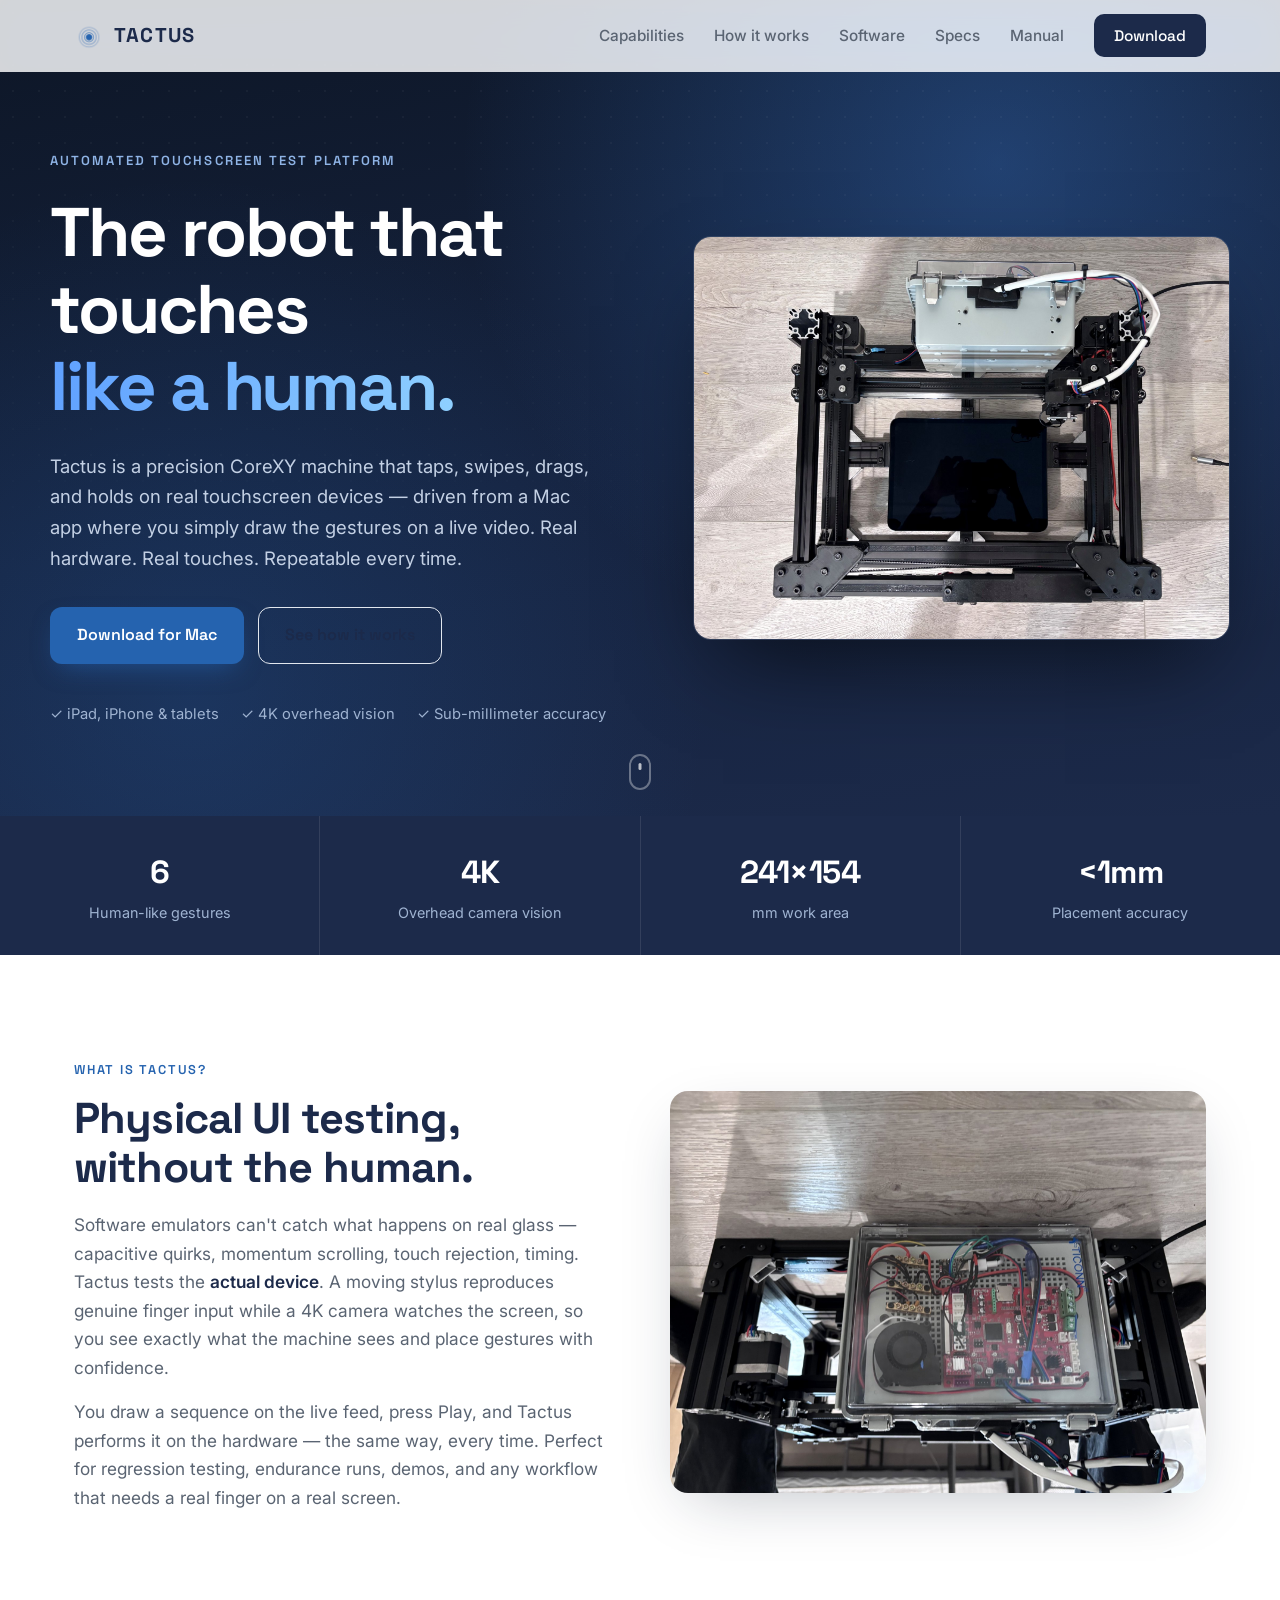
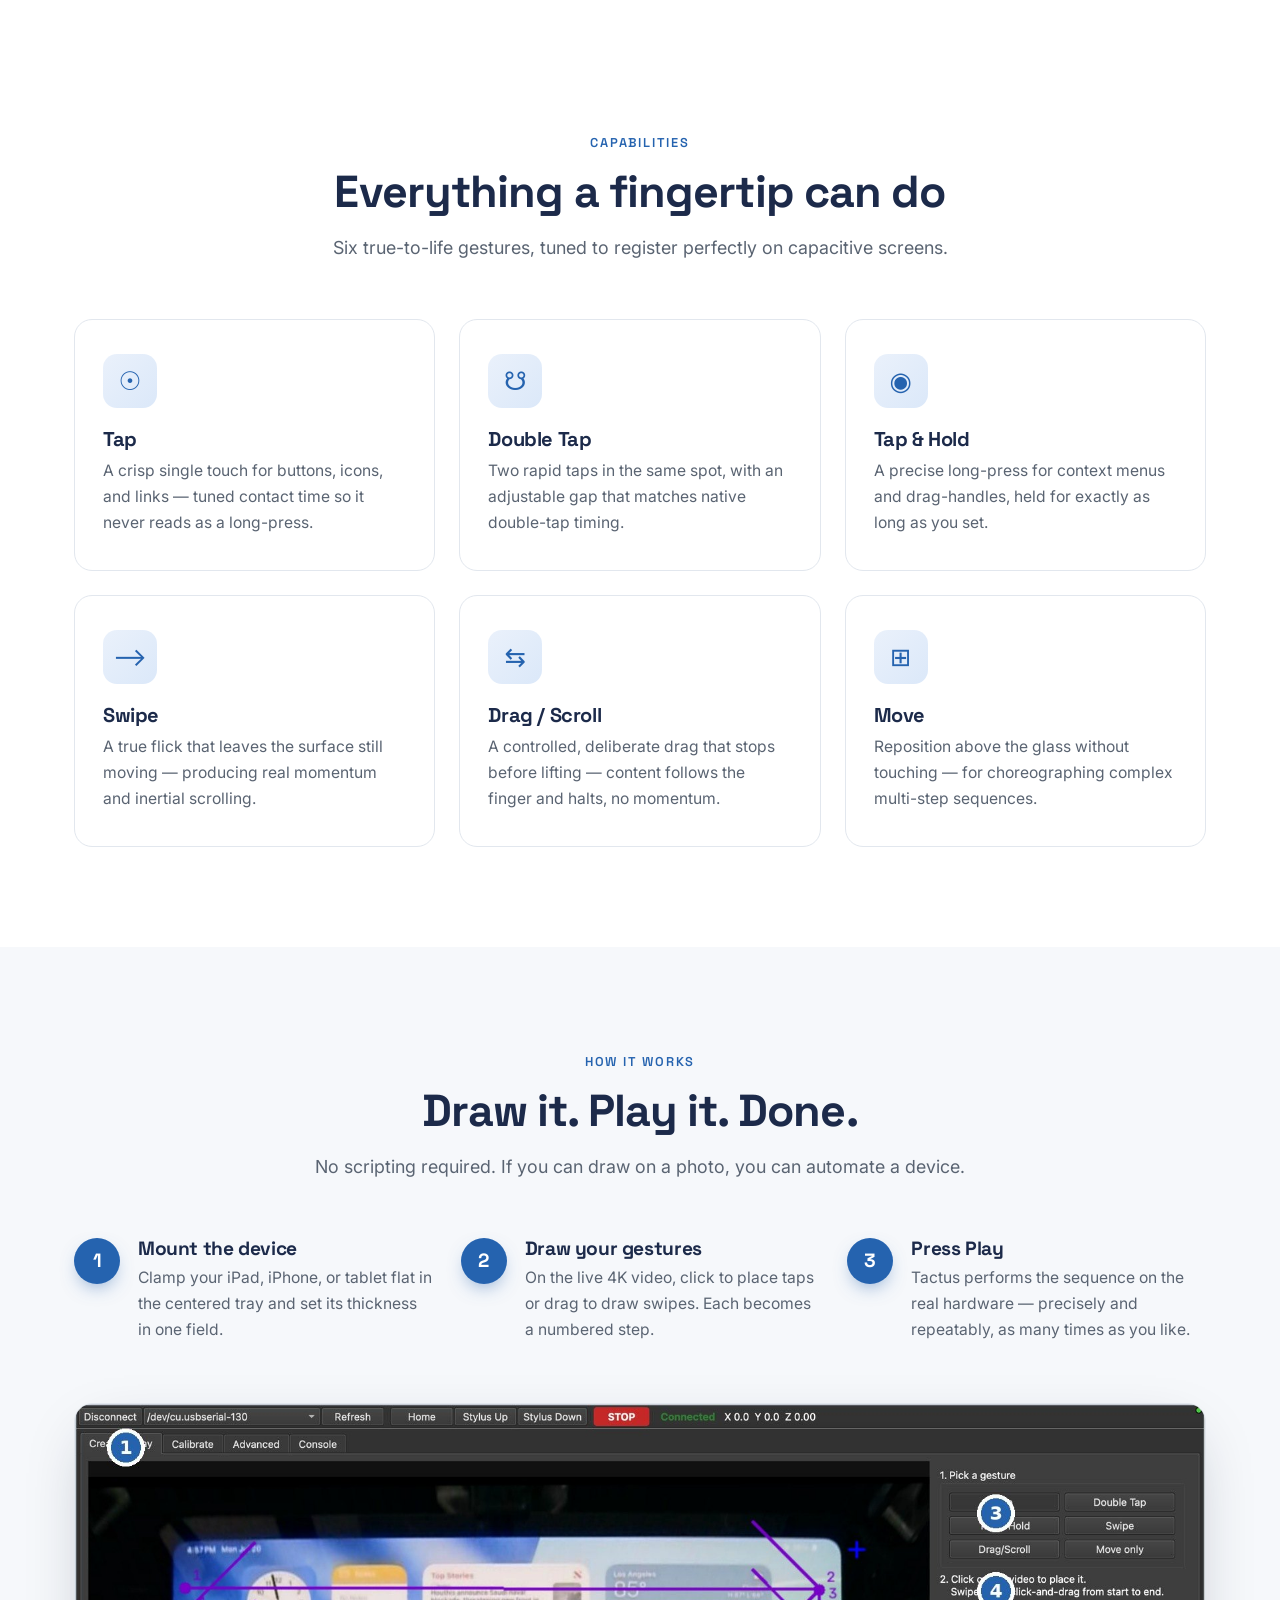
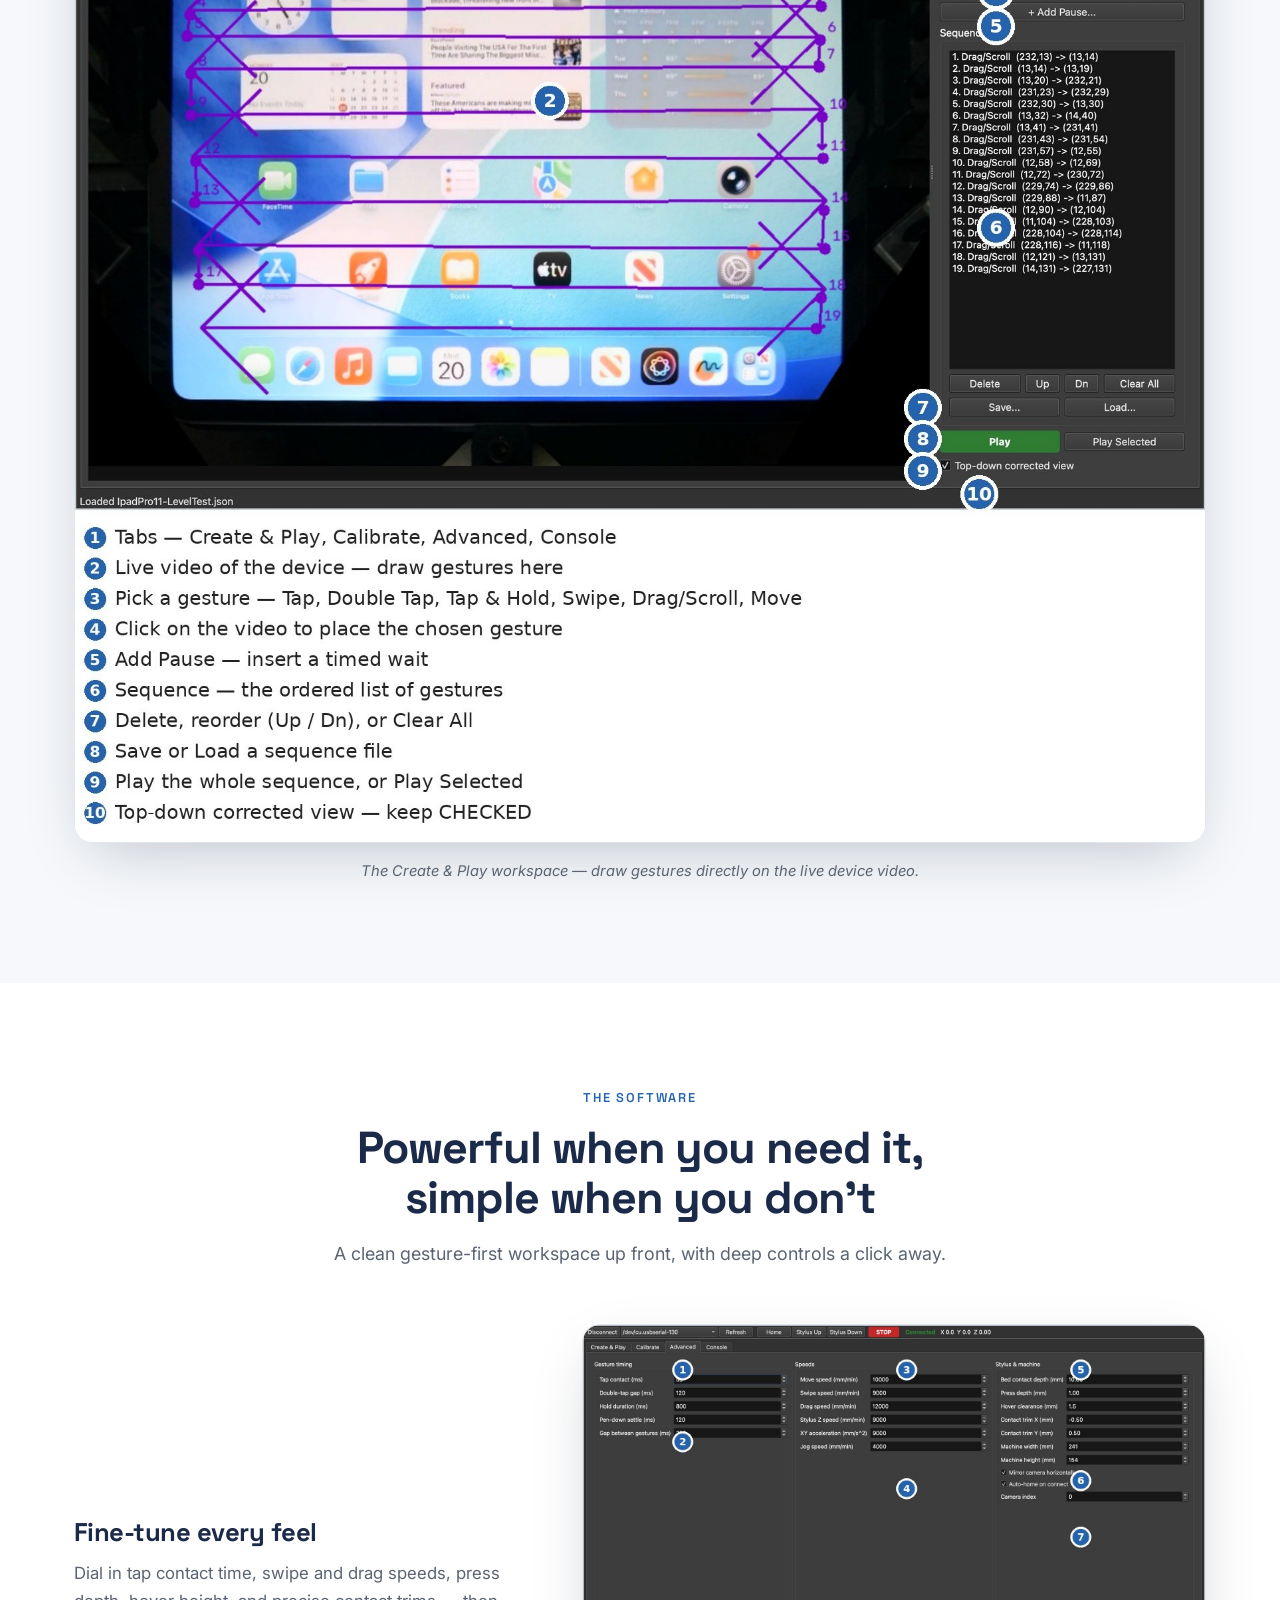
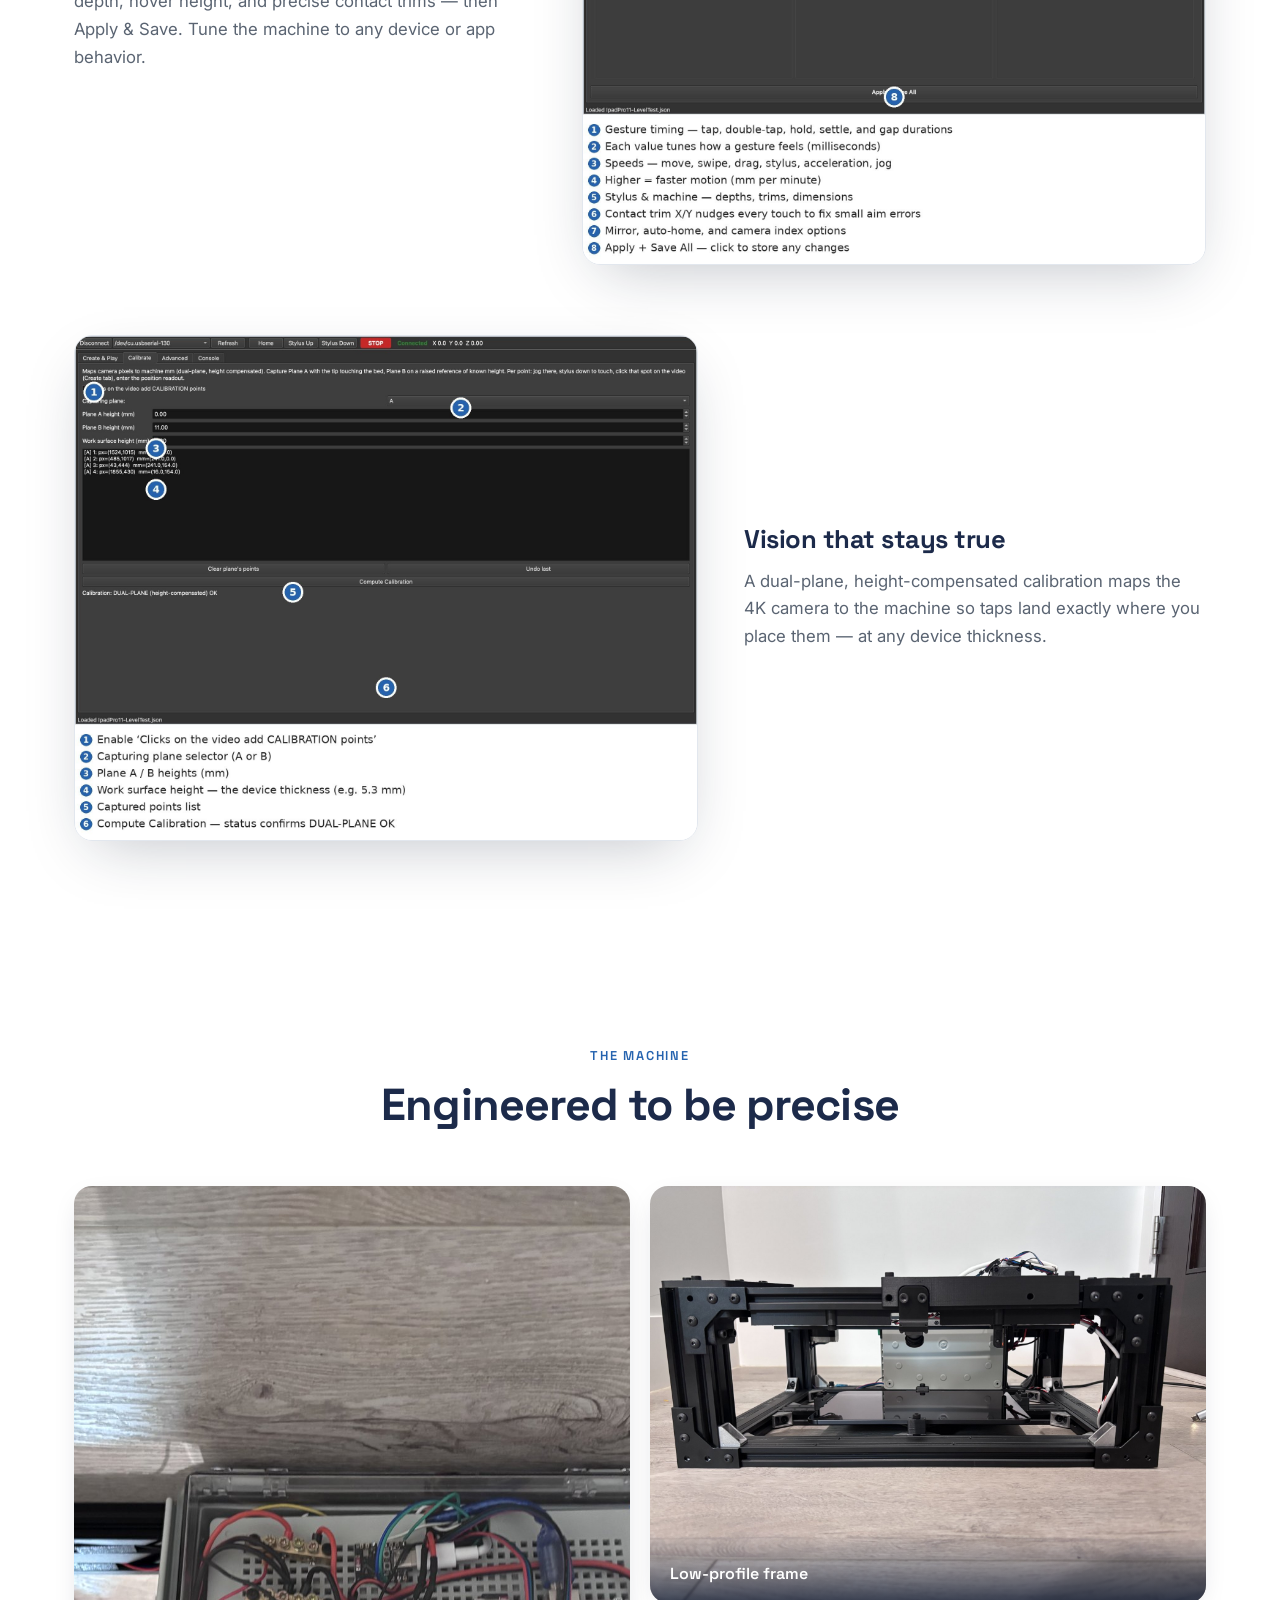
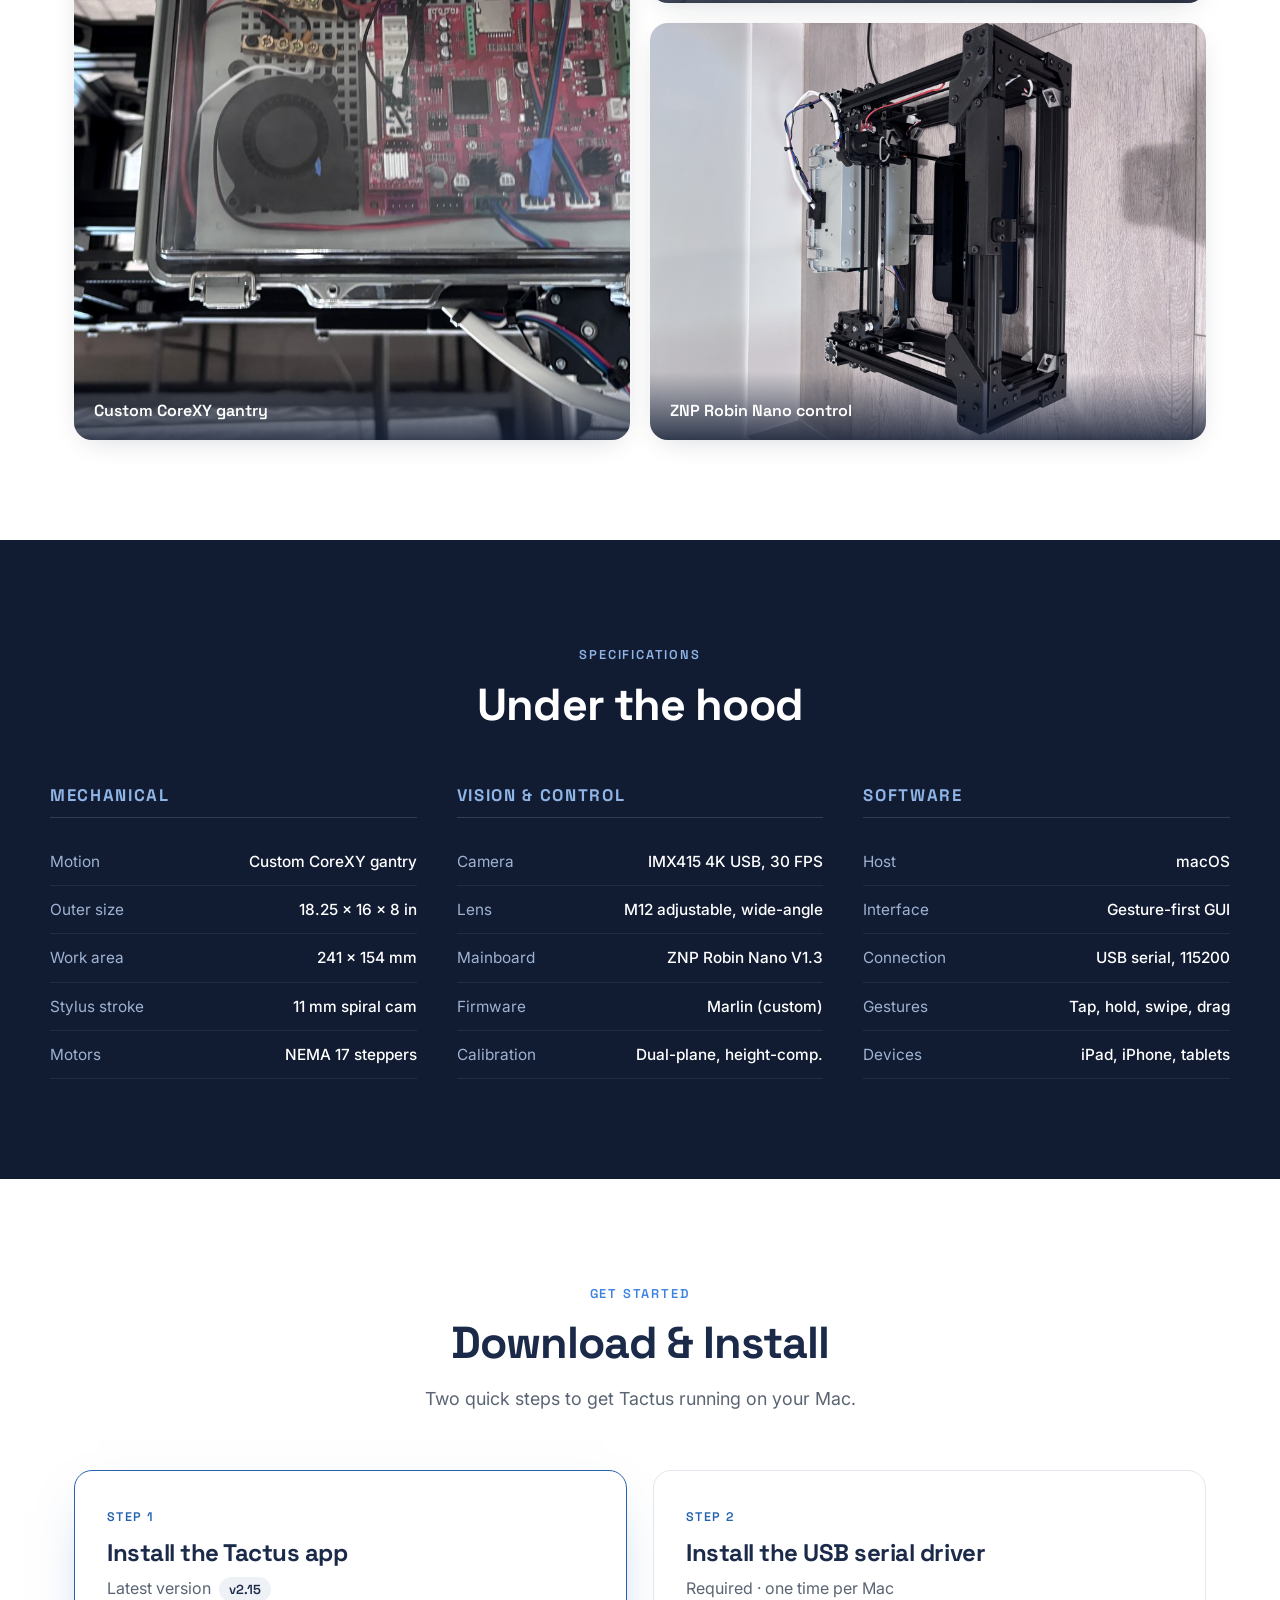
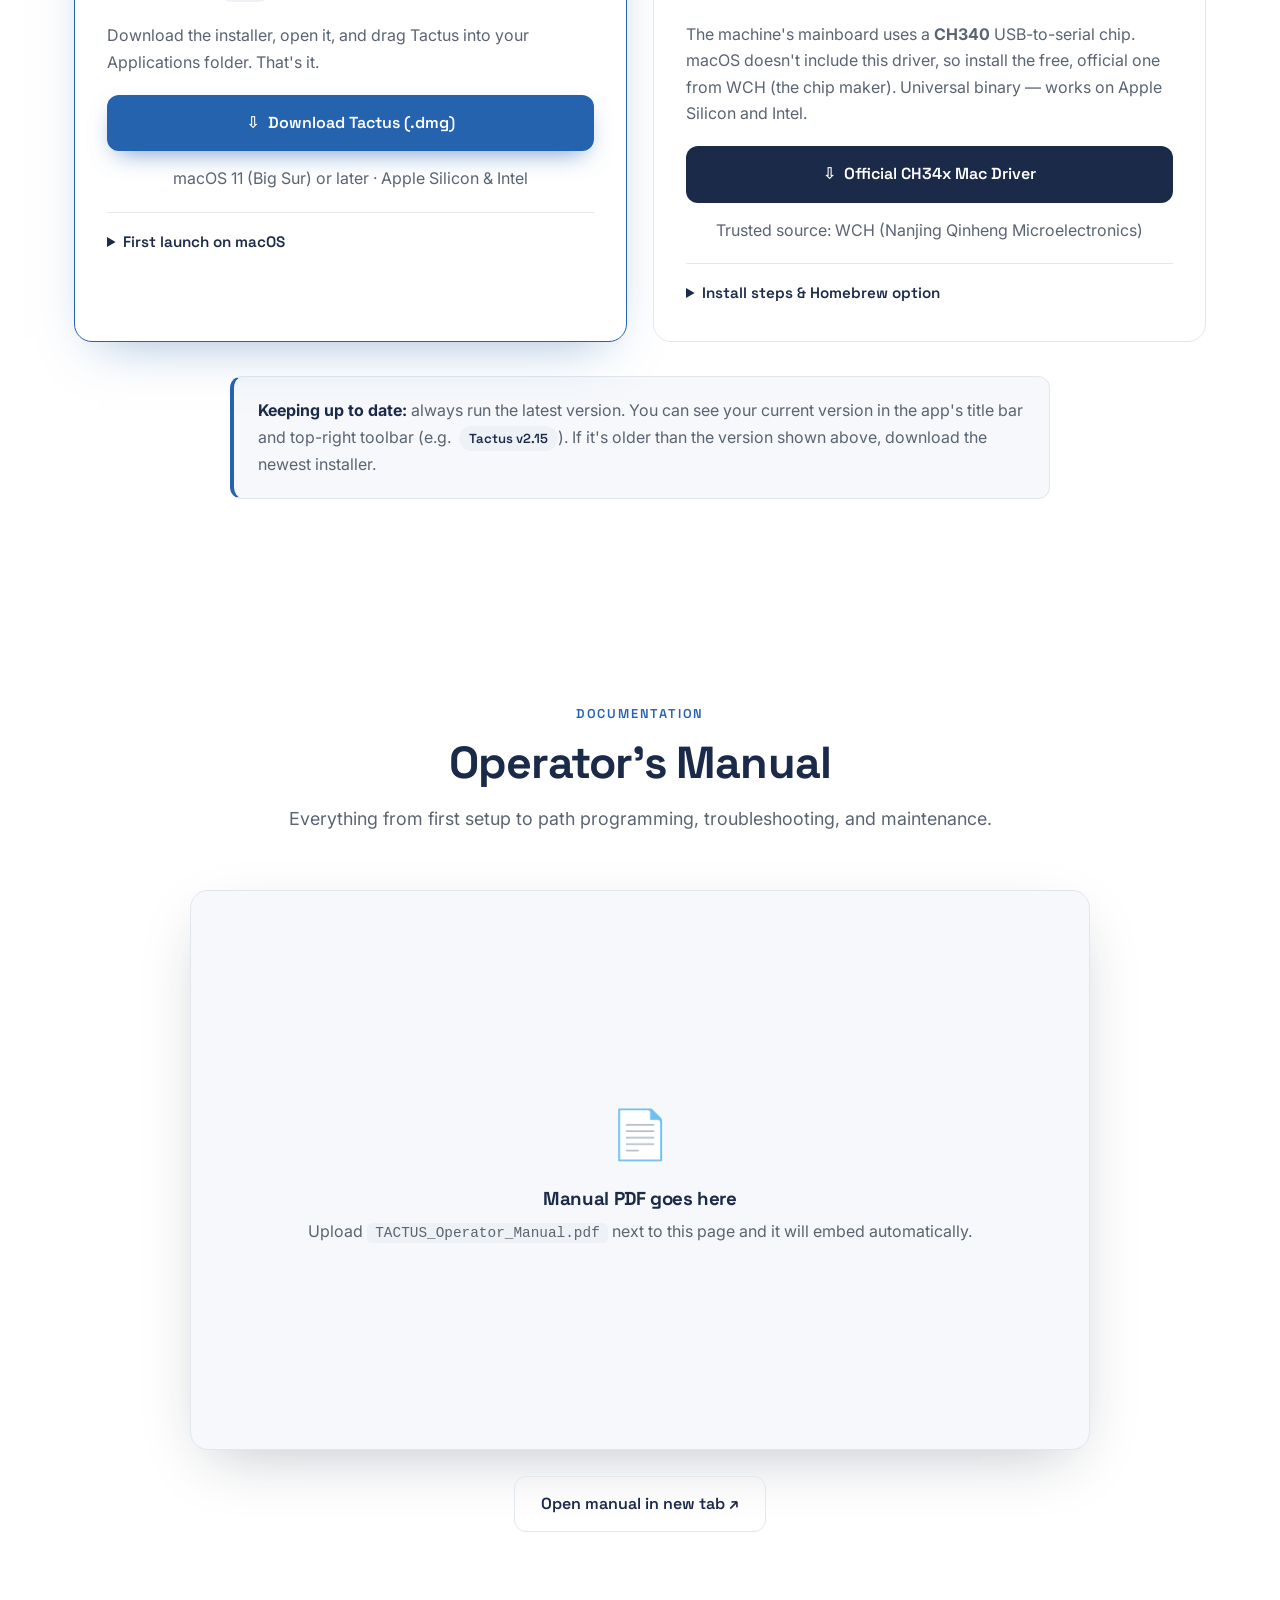
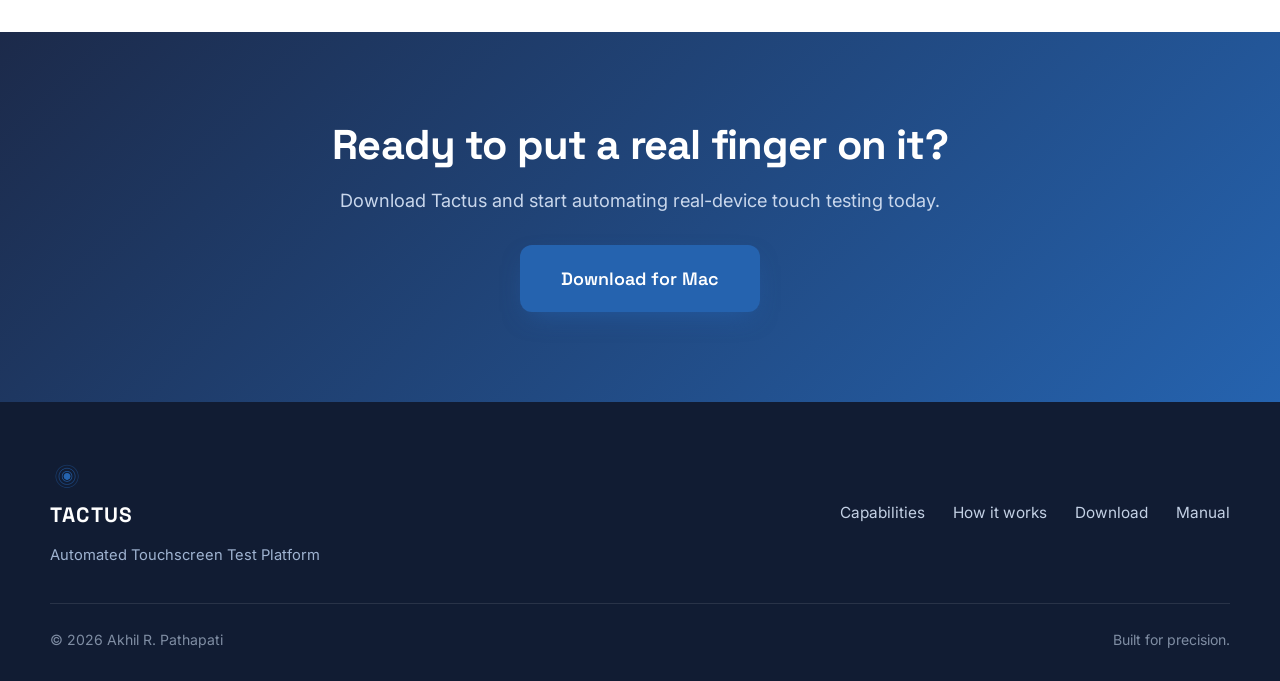
==== tactus_site/index.html @ f52837fb "Add files via upload" ====
<!DOCTYPE html>
<html lang="en">
<head>
<meta charset="UTF-8">
<meta name="viewport" content="width=device-width, initial-scale=1.0">
<title>Tactus &mdash; Automated Touchscreen Test Platform</title>
<meta name="description" content="Tactus is a precision robotic platform that taps, swipes, and drags real touchscreen devices exactly like a human finger. Automate UI testing on iPads, iPhones, and tablets.">
<link rel="icon" type="image/png" sizes="32x32" href="assets/favicon_32.png">
<link rel="apple-touch-icon" href="assets/favicon_180.png">
<link rel="preconnect" href="https://fonts.googleapis.com">
<link rel="preconnect" href="https://fonts.gstatic.com" crossorigin>
<link href="https://fonts.googleapis.com/css2?family=Space+Grotesk:wght@400;500;600;700&family=Inter:wght@400;500;600&display=swap" rel="stylesheet">
<link rel="stylesheet" href="style.css">
</head>
<body>

<!-- ============ NAV ============ -->
<header class="nav" id="nav">
  <div class="nav-inner">
    <a href="#top" class="brand">
      <img src="assets/logo_mark.png" alt="" class="brand-mark">
      <span class="brand-name">TACTUS</span>
    </a>
    <nav class="nav-links">
      <a href="#capabilities">Capabilities</a>
      <a href="#how">How it works</a>
      <a href="#software">Software</a>
      <a href="#specs">Specs</a>
      <a href="#manual">Manual</a>
      <a href="#download" class="nav-cta">Download</a>
    </nav>
    <button class="nav-burger" id="burger" aria-label="Menu"><span></span><span></span><span></span></button>
  </div>
</header>

<!-- ============ HERO ============ -->
<section class="hero" id="top">
  <div class="hero-bg"></div>
  <div class="hero-grid"></div>
  <div class="hero-inner">
    <div class="hero-copy">
      <div class="eyebrow">Automated Touchscreen Test Platform</div>
      <h1>The robot that touches<br><span class="grad">like a human.</span></h1>
      <p class="hero-sub">Tactus is a precision CoreXY machine that taps, swipes, drags, and holds on real touchscreen devices &mdash; driven from a Mac app where you simply draw the gestures on a live video. Real hardware. Real touches. Repeatable every time.</p>
      <div class="hero-actions">
        <a href="#download" class="btn btn-primary">Download for Mac</a>
        <a href="#how" class="btn btn-ghost">See how it works</a>
      </div>
      <div class="hero-badges">
        <span>&#10003; iPad, iPhone &amp; tablets</span>
        <span>&#10003; 4K overhead vision</span>
        <span>&#10003; Sub-millimeter accuracy</span>
      </div>
    </div>
    <div class="hero-media">
      <img src="assets/hero_machine.jpg" alt="The Tactus machine, top view" />
      <div class="hero-media-glow"></div>
    </div>
  </div>
  <div class="scroll-cue"><span></span></div>
</section>

<!-- ============ TRUST STRIP ============ -->
<section class="strip">
  <div class="strip-item"><b>6</b><span>Human-like gestures</span></div>
  <div class="strip-item"><b>4K</b><span>Overhead camera vision</span></div>
  <div class="strip-item"><b>241&times;154</b><span>mm work area</span></div>
  <div class="strip-item"><b>&lt;1mm</b><span>Placement accuracy</span></div>
</section>

<!-- ============ INTRO ============ -->
<section class="section intro">
  <div class="intro-copy">
    <div class="section-tag">What is Tactus?</div>
    <h2>Physical UI testing,<br>without the human.</h2>
    <p>Software emulators can't catch what happens on real glass &mdash; capacitive quirks, momentum scrolling, touch rejection, timing. Tactus tests the <em>actual device</em>. A moving stylus reproduces genuine finger input while a 4K camera watches the screen, so you see exactly what the machine sees and place gestures with confidence.</p>
    <p>You draw a sequence on the live feed, press Play, and Tactus performs it on the hardware &mdash; the same way, every time. Perfect for regression testing, endurance runs, demos, and any workflow that needs a real finger on a real screen.</p>
  </div>
  <div class="intro-media">
    <img src="assets/machine_iso.jpg" alt="Tactus machine, angled view">
  </div>
</section>

<!-- ============ CAPABILITIES ============ -->
<section class="section cap" id="capabilities">
  <div class="section-head center">
    <div class="section-tag">Capabilities</div>
    <h2>Everything a fingertip can do</h2>
    <p class="section-lead">Six true-to-life gestures, tuned to register perfectly on capacitive screens.</p>
  </div>
  <div class="cap-grid">
    <div class="cap-card"><div class="cap-ico">&#9737;</div><h3>Tap</h3><p>A crisp single touch for buttons, icons, and links &mdash; tuned contact time so it never reads as a long-press.</p></div>
    <div class="cap-card"><div class="cap-ico">&#9739;</div><h3>Double&nbsp;Tap</h3><p>Two rapid taps in the same spot, with an adjustable gap that matches native double-tap timing.</p></div>
    <div class="cap-card"><div class="cap-ico">&#9673;</div><h3>Tap &amp; Hold</h3><p>A precise long-press for context menus and drag-handles, held for exactly as long as you set.</p></div>
    <div class="cap-card"><div class="cap-ico">&#10230;</div><h3>Swipe</h3><p>A true flick that leaves the surface still moving &mdash; producing real momentum and inertial scrolling.</p></div>
    <div class="cap-card"><div class="cap-ico">&#8646;</div><h3>Drag / Scroll</h3><p>A controlled, deliberate drag that stops before lifting &mdash; content follows the finger and halts, no momentum.</p></div>
    <div class="cap-card"><div class="cap-ico">&#8862;</div><h3>Move</h3><p>Reposition above the glass without touching &mdash; for choreographing complex multi-step sequences.</p></div>
  </div>
</section>

<!-- ============ HOW IT WORKS ============ -->
<section class="section how" id="how">
  <div class="section-head center">
    <div class="section-tag">How it works</div>
    <h2>Draw it. Play it. Done.</h2>
    <p class="section-lead">No scripting required. If you can draw on a photo, you can automate a device.</p>
  </div>
  <div class="how-steps">
    <div class="how-step">
      <div class="how-num">1</div>
      <div class="how-body"><h3>Mount the device</h3><p>Clamp your iPad, iPhone, or tablet flat in the centered tray and set its thickness in one field.</p></div>
    </div>
    <div class="how-step">
      <div class="how-num">2</div>
      <div class="how-body"><h3>Draw your gestures</h3><p>On the live 4K video, click to place taps or drag to draw swipes. Each becomes a numbered step.</p></div>
    </div>
    <div class="how-step">
      <div class="how-num">3</div>
      <div class="how-body"><h3>Press Play</h3><p>Tactus performs the sequence on the real hardware &mdash; precisely and repeatably, as many times as you like.</p></div>
    </div>
  </div>
  <div class="how-media">
    <img src="assets/annot_create.jpg" alt="Tactus Create &amp; Play interface with a gesture sequence">
    <p class="fignote">The Create &amp; Play workspace &mdash; draw gestures directly on the live device video.</p>
  </div>
</section>

<!-- ============ SOFTWARE ============ -->
<section class="section software" id="software">
  <div class="section-head center">
    <div class="section-tag">The Software</div>
    <h2>Powerful when you need it,<br>simple when you don't</h2>
    <p class="section-lead">A clean gesture-first workspace up front, with deep controls a click away.</p>
  </div>
  <div class="sw-showcase">
    <div class="sw-feature">
      <div class="sw-text">
        <h3>Fine-tune every feel</h3>
        <p>Dial in tap contact time, swipe and drag speeds, press depth, hover height, and precise contact trims &mdash; then Apply &amp; Save. Tune the machine to any device or app behavior.</p>
      </div>
      <img src="assets/annot_advanced.jpg" alt="Advanced settings tab">
    </div>
    <div class="sw-feature reverse">
      <div class="sw-text">
        <h3>Vision that stays true</h3>
        <p>A dual-plane, height-compensated calibration maps the 4K camera to the machine so taps land exactly where you place them &mdash; at any device thickness.</p>
      </div>
      <img src="assets/annot_calibrate.jpg" alt="Calibration tab">
    </div>
  </div>
</section>

<!-- ============ GALLERY ============ -->
<section class="section gallery">
  <div class="section-head center">
    <div class="section-tag">The Machine</div>
    <h2>Engineered to be precise</h2>
  </div>
  <div class="gal-grid">
    <figure class="gal-item wide"><img src="assets/machine_iso.jpg" alt="Tactus isometric view"><figcaption>Custom CoreXY gantry</figcaption></figure>
    <figure class="gal-item"><img src="assets/machine_side.jpg" alt="Tactus side profile"><figcaption>Low-profile frame</figcaption></figure>
    <figure class="gal-item"><img src="assets/machine_board.jpg" alt="Tactus electronics"><figcaption>ZNP Robin Nano control</figcaption></figure>
  </div>
</section>

<!-- ============ SPECS ============ -->
<section class="section specs" id="specs">
  <div class="section-head center">
    <div class="section-tag">Specifications</div>
    <h2>Under the hood</h2>
  </div>
  <div class="spec-cols">
    <div class="spec-block">
      <h4>Mechanical</h4>
      <dl>
        <div><dt>Motion</dt><dd>Custom CoreXY gantry</dd></div>
        <div><dt>Outer size</dt><dd>18.25 &times; 16 &times; 8 in</dd></div>
        <div><dt>Work area</dt><dd>241 &times; 154 mm</dd></div>
        <div><dt>Stylus stroke</dt><dd>11 mm spiral cam</dd></div>
        <div><dt>Motors</dt><dd>NEMA 17 steppers</dd></div>
      </dl>
    </div>
    <div class="spec-block">
      <h4>Vision &amp; Control</h4>
      <dl>
        <div><dt>Camera</dt><dd>IMX415 4K USB, 30 FPS</dd></div>
        <div><dt>Lens</dt><dd>M12 adjustable, wide-angle</dd></div>
        <div><dt>Mainboard</dt><dd>ZNP Robin Nano V1.3</dd></div>
        <div><dt>Firmware</dt><dd>Marlin (custom)</dd></div>
        <div><dt>Calibration</dt><dd>Dual-plane, height-comp.</dd></div>
      </dl>
    </div>
    <div class="spec-block">
      <h4>Software</h4>
      <dl>
        <div><dt>Host</dt><dd>macOS</dd></div>
        <div><dt>Interface</dt><dd>Gesture-first GUI</dd></div>
        <div><dt>Connection</dt><dd>USB serial, 115200</dd></div>
        <div><dt>Gestures</dt><dd>Tap, hold, swipe, drag</dd></div>
        <div><dt>Devices</dt><dd>iPad, iPhone, tablets</dd></div>
      </dl>
    </div>
  </div>
</section>

<!-- ============ DOWNLOAD / INSTALL ============ -->
<section class="section download" id="download">
  <div class="section-head center">
    <div class="section-tag light">Get Started</div>
    <h2>Download &amp; Install</h2>
    <p class="section-lead">Two quick steps to get Tactus running on your Mac.</p>
  </div>

  <div class="dl-cards">
    <!-- App -->
    <div class="dl-card featured">
      <div class="dl-step">Step 1</div>
      <h3>Install the Tactus app</h3>
      <p class="dl-ver">Latest version <span class="ver-pill" id="appVersion">v2.15</span></p>
      <p>Download the installer, open it, and drag Tactus into your Applications folder. That's it.</p>
      <!-- TODO: replace href with your hosted .dmg URL -->
      <a href="#" class="btn btn-primary btn-block" id="dmgLink" data-todo="Replace href with your Tactus .dmg download URL">
        &#8681;&nbsp; Download Tactus (.dmg)
      </a>
      <p class="dl-fine">macOS 11 (Big Sur) or later &middot; Apple Silicon &amp; Intel</p>
      <details class="dl-note">
        <summary>First launch on macOS</summary>
        <p>Because Tactus is from an independent developer, the first time you open it macOS may show a security prompt. Right-click (or Control-click) the Tactus app &rarr; <b>Open</b> &rarr; <b>Open</b>. You only do this once.</p>
      </details>
    </div>

    <!-- Driver -->
    <div class="dl-card">
      <div class="dl-step">Step 2</div>
      <h3>Install the USB serial driver</h3>
      <p class="dl-ver">Required &middot; one time per Mac</p>
      <p>The machine's mainboard uses a <b>CH340</b> USB-to-serial chip. macOS doesn't include this driver, so install the free, official one from WCH (the chip maker). Universal binary &mdash; works on Apple Silicon and Intel.</p>
      <a href="https://www.wch-ic.com/downloads/CH34XSER_MAC_ZIP.html" target="_blank" rel="noopener" class="btn btn-dark btn-block">
        &#8681;&nbsp; Official CH34x Mac Driver
      </a>
      <p class="dl-fine">Trusted source: WCH (Nanjing Qinheng Microelectronics)</p>
      <details class="dl-note">
        <summary>Install steps &amp; Homebrew option</summary>
        <p><b>Standard install:</b> unzip the download, open the <code>.pkg</code> (or the <code>.dmg</code> on Apple Silicon), and follow the prompts. If macOS blocks it, go to <b>System Settings &rarr; Privacy &amp; Security</b> and click <b>Allow Anyway</b>, then re-open. On macOS 11+, open <b>CH34xVCPDriver</b> from Launchpad and click <b>Install</b>. Restart if asked.</p>
        <p><b>Homebrew (advanced):</b></p>
        <pre><code>brew install --cask wch-ch34x-usb-serial-driver</code></pre>
        <p>After installing, the machine appears as <code>cu.usbserial-130</code> in Tactus.</p>
      </details>
    </div>
  </div>

  <div class="dl-tip">
    <b>Keeping up to date:</b> always run the latest version. You can see your current version in the app's title bar and top-right toolbar (e.g. <span class="ver-pill">Tactus v2.15</span>). If it's older than the version shown above, download the newest installer.
  </div>
</section>

<!-- ============ MANUAL ============ -->
<section class="section manual" id="manual">
  <div class="section-head center">
    <div class="section-tag">Documentation</div>
    <h2>Operator's Manual</h2>
    <p class="section-lead">Everything from first setup to path programming, troubleshooting, and maintenance.</p>
  </div>

  <!-- The PDF embed. When you upload TACTUS_Operator_Manual.pdf next to this
       page, it appears here automatically. Until then a friendly placeholder
       shows. -->
  <div class="manual-frame" id="manualFrame">
    <object data="TACTUS_Operator_Manual.pdf" type="application/pdf" width="100%" height="100%">
      <div class="manual-placeholder">
        <div class="mp-ico">&#128196;</div>
        <h3>Manual PDF goes here</h3>
        <p>Upload <code>TACTUS_Operator_Manual.pdf</code> next to this page and it will embed automatically.</p>
      </div>
    </object>
  </div>
  <div class="manual-actions">
    <!-- TODO: this link works once the PDF is uploaded beside index.html -->
    <a href="TACTUS_Operator_Manual.pdf" target="_blank" rel="noopener" class="btn btn-ghost">Open manual in new tab &#8599;</a>
  </div>
</section>

<!-- ============ CTA ============ -->
<section class="cta">
  <div class="cta-inner">
    <h2>Ready to put a real finger on it?</h2>
    <p>Download Tactus and start automating real-device touch testing today.</p>
    <a href="#download" class="btn btn-primary btn-lg">Download for Mac</a>
  </div>
</section>

<!-- ============ FOOTER ============ -->
<footer class="footer">
  <div class="footer-inner">
    <div class="foot-brand">
      <img src="assets/logo_mark.png" alt="" class="brand-mark">
      <span class="brand-name">TACTUS</span>
      <p>Automated Touchscreen Test Platform</p>
    </div>
    <div class="foot-links">
      <a href="#capabilities">Capabilities</a>
      <a href="#how">How it works</a>
      <a href="#download">Download</a>
      <a href="#manual">Manual</a>
    </div>
  </div>
  <div class="foot-bottom">
    <span>&copy; <span id="year"></span> Akhil R. Pathapati</span>
    <span>Built for precision.</span>
  </div>
</footer>

<script src="script.js"></script>
</body>
</html>
---- tactus_site/style.css ----
/* ============ TACTUS SITE ============ */
:root{
  --navy:#111c33; --navy2:#1c2a4a; --blue:#2563af; --blue-br:#3d82e0;
  --ink:#1a1f2b; --gray:#5a6472; --lgray:#eef1f5; --line:#e2e7ee;
  --bg:#ffffff; --bg-alt:#f6f8fb;
  --radius:18px; --shadow:0 20px 60px -20px rgba(17,28,51,.28);
  --shadow-sm:0 8px 30px -12px rgba(17,28,51,.22);
  --max:1180px;
  --font-d:'Space Grotesk',system-ui,sans-serif;
  --font-b:'Inter',system-ui,sans-serif;
}
*{margin:0;padding:0;box-sizing:border-box}
html{scroll-behavior:smooth;scroll-padding-top:76px}
body{font-family:var(--font-b);color:var(--ink);background:var(--bg);line-height:1.65;-webkit-font-smoothing:antialiased}
h1,h2,h3,h4{font-family:var(--font-d);line-height:1.12;font-weight:700;letter-spacing:-.02em}
img{max-width:100%;display:block}
a{color:inherit;text-decoration:none}
.section{max-width:var(--max);margin:0 auto;padding:100px 24px}
.section-tag{display:inline-block;font-family:var(--font-d);font-weight:600;font-size:.8rem;letter-spacing:.14em;text-transform:uppercase;color:var(--blue);margin-bottom:14px}
.section-tag.light{color:var(--blue-br)}
.section-head{margin-bottom:56px}
.section-head.center{text-align:center;max-width:720px;margin-left:auto;margin-right:auto}
.section-head h2{font-size:clamp(1.9rem,4vw,2.8rem);color:var(--navy2)}
.section-lead{font-size:1.12rem;color:var(--gray);margin-top:16px}

/* ---- buttons ---- */
.btn{display:inline-flex;align-items:center;justify-content:center;gap:8px;font-family:var(--font-d);font-weight:600;font-size:1rem;padding:14px 26px;border-radius:12px;border:1.5px solid transparent;cursor:pointer;transition:transform .15s ease,box-shadow .2s ease,background .2s ease;white-space:nowrap}
.btn:active{transform:translateY(1px)}
.btn-primary{background:var(--blue);color:#fff;box-shadow:0 10px 26px -10px rgba(37,99,175,.7)}
.btn-primary:hover{background:var(--blue-br);box-shadow:0 14px 32px -10px rgba(37,99,175,.85);transform:translateY(-2px)}
.btn-ghost{background:transparent;color:var(--navy2);border-color:var(--line)}
.btn-ghost:hover{border-color:var(--blue);color:var(--blue)}
.btn-dark{background:var(--navy2);color:#fff}
.btn-dark:hover{background:var(--navy);transform:translateY(-2px)}
.btn-block{width:100%}
.btn-lg{padding:18px 40px;font-size:1.12rem}

/* ============ NAV ============ */
.nav{position:fixed;top:0;left:0;right:0;z-index:100;background:rgba(255,255,255,.82);backdrop-filter:saturate(180%) blur(14px);border-bottom:1px solid transparent;transition:border-color .3s,box-shadow .3s}
.nav.scrolled{border-color:var(--line);box-shadow:0 4px 20px -12px rgba(17,28,51,.2)}
.nav-inner{max-width:var(--max);margin:0 auto;padding:14px 24px;display:flex;align-items:center;justify-content:space-between}
.brand{display:flex;align-items:center;gap:10px}
.brand-mark{width:30px;height:30px}
.brand-name{font-family:var(--font-d);font-weight:700;font-size:1.25rem;letter-spacing:.06em;color:var(--navy2)}
.nav-links{display:flex;align-items:center;gap:30px}
.nav-links a{font-size:.96rem;font-weight:500;color:var(--gray);transition:color .18s}
.nav-links a:hover{color:var(--navy2)}
.nav-cta{background:var(--navy2);color:#fff!important;padding:9px 20px;border-radius:10px;font-family:var(--font-d);font-weight:600}
.nav-cta:hover{background:var(--blue)}
.nav-burger{display:none;flex-direction:column;gap:5px;background:none;border:none;cursor:pointer;padding:6px}
.nav-burger span{width:24px;height:2px;background:var(--navy2);border-radius:2px;transition:.25s}

/* ============ HERO ============ */
.hero{position:relative;padding:150px 24px 90px;overflow:hidden;background:linear-gradient(170deg,#0d1626 0%,#16233f 55%,#1c2a4a 100%);color:#fff}
.hero-bg{position:absolute;inset:0;background:radial-gradient(circle at 78% 20%,rgba(61,130,224,.35),transparent 45%),radial-gradient(circle at 15% 85%,rgba(37,99,175,.25),transparent 40%)}
.hero-grid{position:absolute;inset:0;background-image:radial-gradient(rgba(255,255,255,.08) 1px,transparent 1px);background-size:26px 26px;mask-image:linear-gradient(to bottom,rgba(0,0,0,.6),transparent 80%)}
.hero-inner{position:relative;max-width:var(--max);margin:0 auto;display:grid;grid-template-columns:1.05fr .95fr;gap:50px;align-items:center}
.eyebrow{font-family:var(--font-d);font-weight:600;font-size:.82rem;letter-spacing:.16em;text-transform:uppercase;color:#8fb4e6;margin-bottom:22px}
.hero h1{font-size:clamp(2.5rem,6vw,4.3rem);color:#fff;letter-spacing:-.03em}
.grad{background:linear-gradient(100deg,#5fa0ff,#8fd0ff);-webkit-background-clip:text;background-clip:text;-webkit-text-fill-color:transparent}
.hero-sub{margin:26px 0 34px;font-size:1.16rem;color:#c3d0e4;max-width:540px}
.hero-actions{display:flex;gap:14px;flex-wrap:wrap}
.hero-badges{display:flex;gap:22px;flex-wrap:wrap;margin-top:38px;font-size:.92rem;color:#9fb3d1}
.hero-badges span{white-space:nowrap}
.hero-media{position:relative}
.hero-media img{border-radius:var(--radius);box-shadow:0 40px 90px -30px rgba(0,0,0,.7);border:1px solid rgba(255,255,255,.1)}
.hero-media-glow{position:absolute;inset:-30px;background:radial-gradient(circle,rgba(61,130,224,.4),transparent 65%);z-index:-1;filter:blur(20px)}
.scroll-cue{position:absolute;bottom:26px;left:50%;transform:translateX(-50%)}
.scroll-cue span{display:block;width:22px;height:36px;border:2px solid rgba(255,255,255,.35);border-radius:12px;position:relative}
.scroll-cue span::after{content:"";position:absolute;top:7px;left:50%;transform:translateX(-50%);width:3px;height:7px;background:rgba(255,255,255,.7);border-radius:2px;animation:scroll 1.6s ease infinite}
@keyframes scroll{0%{opacity:0;top:7px}40%{opacity:1}80%{opacity:0;top:16px}}

/* ============ STRIP ============ */
.strip{background:var(--navy2);color:#fff;display:flex;justify-content:center;flex-wrap:wrap}
.strip-item{flex:1;min-width:180px;text-align:center;padding:30px 20px;border-right:1px solid rgba(255,255,255,.1)}
.strip-item:last-child{border-right:none}
.strip-item b{display:block;font-family:var(--font-d);font-size:2rem;font-weight:700;color:#fff;letter-spacing:-.02em}
.strip-item span{font-size:.9rem;color:#9fb3d1}

/* ============ INTRO ============ */
.intro{display:grid;grid-template-columns:1fr 1fr;gap:60px;align-items:center}
.intro h2{font-size:clamp(1.9rem,4vw,2.7rem);color:var(--navy2);margin-bottom:20px}
.intro p{font-size:1.08rem;color:var(--gray);margin-bottom:16px}
.intro em{color:var(--navy2);font-style:normal;font-weight:600}
.intro-media img{border-radius:var(--radius);box-shadow:var(--shadow)}

/* ============ CAPABILITIES ============ */
.cap-grid{display:grid;grid-template-columns:repeat(3,1fr);gap:24px}
.cap-card{background:var(--bg);border:1px solid var(--line);border-radius:var(--radius);padding:34px 28px;transition:transform .2s,box-shadow .2s,border-color .2s}
.cap-card:hover{transform:translateY(-6px);box-shadow:var(--shadow-sm);border-color:transparent}
.cap-ico{width:54px;height:54px;display:flex;align-items:center;justify-content:center;font-size:1.6rem;background:linear-gradient(135deg,#eaf1fb,#dbe8f9);color:var(--blue);border-radius:14px;margin-bottom:20px}
.cap-card h3{font-size:1.25rem;color:var(--navy2);margin-bottom:8px}
.cap-card p{color:var(--gray);font-size:.98rem}

/* ============ HOW ============ */
.how{background:var(--bg-alt);max-width:none;padding-left:0;padding-right:0}
.how>*{max-width:var(--max);margin-left:auto;margin-right:auto;padding-left:24px;padding-right:24px}
.how-steps{display:grid;grid-template-columns:repeat(3,1fr);gap:28px;margin-bottom:60px}
.how-step{display:flex;gap:18px;align-items:flex-start}
.how-num{flex:none;width:46px;height:46px;border-radius:50%;background:var(--blue);color:#fff;font-family:var(--font-d);font-weight:700;font-size:1.2rem;display:flex;align-items:center;justify-content:center;box-shadow:0 8px 20px -8px rgba(37,99,175,.7)}
.how-body h3{font-size:1.2rem;color:var(--navy2);margin-bottom:6px}
.how-body p{color:var(--gray);font-size:.98rem}
.how-media{text-align:center}
.how-media img{border-radius:var(--radius);box-shadow:var(--shadow);border:1px solid var(--line)}
.fignote{margin-top:16px;font-size:.92rem;color:var(--gray);font-style:italic}

/* ============ SOFTWARE ============ */
.sw-showcase{display:flex;flex-direction:column;gap:70px}
.sw-feature{display:grid;grid-template-columns:.85fr 1.15fr;gap:46px;align-items:center}
.sw-feature.reverse{grid-template-columns:1.15fr .85fr}
.sw-feature.reverse .sw-text{order:2}
.sw-text h3{font-size:1.6rem;color:var(--navy2);margin-bottom:14px}
.sw-text p{color:var(--gray);font-size:1.05rem}
.sw-feature img{border-radius:var(--radius);box-shadow:var(--shadow);border:1px solid var(--line)}

/* ============ GALLERY ============ */
.gal-grid{display:grid;grid-template-columns:repeat(2,1fr);gap:20px}
.gal-item{position:relative;border-radius:var(--radius);overflow:hidden;box-shadow:var(--shadow-sm)}
.gal-item.wide{grid-row:span 2}
.gal-item img{width:100%;height:100%;object-fit:cover;transition:transform .5s ease}
.gal-item:hover img{transform:scale(1.05)}
.gal-item figcaption{position:absolute;left:0;right:0;bottom:0;padding:26px 20px 16px;background:linear-gradient(transparent,rgba(17,28,51,.82));color:#fff;font-family:var(--font-d);font-weight:600;font-size:1rem}

/* ============ SPECS ============ */
.specs{background:var(--navy);color:#fff;max-width:none;border-radius:0}
.specs .section-head h2{color:#fff}
.specs .section-tag{color:#8fb4e6}
.spec-cols{max-width:var(--max);margin:0 auto;display:grid;grid-template-columns:repeat(3,1fr);gap:40px}
.spec-block h4{font-family:var(--font-d);font-size:1.05rem;color:#8fb4e6;text-transform:uppercase;letter-spacing:.1em;margin-bottom:20px;padding-bottom:12px;border-bottom:1px solid rgba(255,255,255,.14)}
.spec-block dl div{display:flex;justify-content:space-between;gap:16px;padding:11px 0;border-bottom:1px solid rgba(255,255,255,.07);font-size:.96rem}
.spec-block dt{color:#9fb3d1}
.spec-block dd{color:#fff;font-weight:500;text-align:right}

/* ============ DOWNLOAD ============ */
.download{}
.dl-cards{display:grid;grid-template-columns:1fr 1fr;gap:26px;margin-bottom:34px}
.dl-card{background:#fff;border:1px solid var(--line);border-radius:var(--radius);padding:36px 32px;position:relative}
.dl-card.featured{border-color:var(--blue);box-shadow:0 20px 50px -24px rgba(37,99,175,.5)}
.dl-step{font-family:var(--font-d);font-weight:600;font-size:.78rem;letter-spacing:.12em;text-transform:uppercase;color:var(--blue);margin-bottom:12px}
.dl-card h3{font-size:1.5rem;color:var(--navy2);margin-bottom:8px}
.dl-ver{font-size:.92rem;color:var(--gray);margin-bottom:14px}
.ver-pill{display:inline-block;background:var(--lgray);color:var(--navy2);font-family:var(--font-d);font-weight:600;font-size:.82rem;padding:2px 10px;border-radius:20px;margin-left:4px}
.dl-card p{color:var(--gray);font-size:1rem;margin-bottom:20px}
.dl-fine{font-size:.85rem;color:var(--gray);margin-top:14px;text-align:center}
.dl-note{margin-top:18px;border-top:1px solid var(--line);padding-top:16px}
.dl-note summary{cursor:pointer;font-weight:600;color:var(--navy2);font-size:.95rem;font-family:var(--font-d)}
.dl-note summary:hover{color:var(--blue)}
.dl-note p{font-size:.92rem;margin:12px 0 0}
.dl-note pre{background:var(--navy);color:#dfe8f5;padding:12px 14px;border-radius:10px;overflow-x:auto;margin:10px 0;font-size:.85rem}
.dl-note code{font-family:'SF Mono',Menlo,monospace}
.dl-card code,.dl-tip code{background:var(--lgray);padding:1px 7px;border-radius:5px;font-size:.88em;font-family:'SF Mono',Menlo,monospace;color:var(--navy2)}
.dl-tip{max-width:820px;margin:0 auto;background:var(--bg-alt);border:1px solid var(--line);border-left:4px solid var(--blue);border-radius:12px;padding:20px 24px;font-size:1rem;color:var(--gray)}
.dl-tip b{color:var(--navy2)}

/* ============ MANUAL ============ */
.manual-frame{max-width:900px;margin:0 auto;height:560px;border-radius:var(--radius);overflow:hidden;box-shadow:var(--shadow);border:1px solid var(--line);background:var(--bg-alt)}
.manual-frame object{width:100%;height:100%}
.manual-placeholder{height:100%;display:flex;flex-direction:column;align-items:center;justify-content:center;text-align:center;padding:40px;color:var(--gray)}
.mp-ico{font-size:3rem;margin-bottom:16px}
.manual-placeholder h3{color:var(--navy2);margin-bottom:8px}
.manual-placeholder code{background:var(--lgray);padding:2px 8px;border-radius:5px;font-family:'SF Mono',Menlo,monospace;font-size:.9em}
.manual-actions{text-align:center;margin-top:26px}

/* ============ CTA ============ */
.cta{background:linear-gradient(135deg,#1c2a4a,#2563af);color:#fff;text-align:center;padding:90px 24px}
.cta-inner{max-width:640px;margin:0 auto}
.cta h2{font-size:clamp(1.9rem,4vw,2.6rem);color:#fff;margin-bottom:16px}
.cta p{font-size:1.14rem;color:#c9d7ec;margin-bottom:30px}

/* ============ FOOTER ============ */
.footer{background:var(--navy);color:#fff;padding:56px 24px 30px}
.footer-inner{max-width:var(--max);margin:0 auto;display:flex;justify-content:space-between;gap:40px;flex-wrap:wrap;padding-bottom:36px;border-bottom:1px solid rgba(255,255,255,.1)}
.foot-brand{display:flex;flex-direction:column;gap:6px}
.foot-brand .brand-mark{width:34px;height:34px}
.foot-brand .brand-name{color:#fff;font-size:1.3rem}
.foot-brand p{color:#9fb3d1;font-size:.92rem;margin-top:4px}
.foot-links{display:flex;gap:28px;flex-wrap:wrap;align-items:center}
.foot-links a{color:#c3d0e4;font-size:.96rem;transition:color .18s}
.foot-links a:hover{color:#fff}
.foot-bottom{max-width:var(--max);margin:24px auto 0;display:flex;justify-content:space-between;flex-wrap:wrap;gap:10px;color:#7f8da3;font-size:.88rem}

/* ============ RESPONSIVE ============ */
@media(max-width:900px){
  .hero-inner{grid-template-columns:1fr;gap:40px}
  .hero-media{order:-1}
  .intro{grid-template-columns:1fr;gap:36px}
  .cap-grid{grid-template-columns:1fr 1fr}
  .how-steps{grid-template-columns:1fr}
  .sw-feature,.sw-feature.reverse{grid-template-columns:1fr;gap:24px}
  .sw-feature.reverse .sw-text{order:0}
  .spec-cols{grid-template-columns:1fr;gap:32px}
  .dl-cards{grid-template-columns:1fr}
  .gal-grid{grid-template-columns:1fr}
  .gal-item.wide{grid-row:auto}
  .nav-links{position:fixed;top:62px;left:0;right:0;background:#fff;flex-direction:column;padding:20px 24px;gap:18px;border-bottom:1px solid var(--line);box-shadow:var(--shadow-sm);transform:translateY(-140%);transition:transform .3s;align-items:flex-start}
  .nav-links.open{transform:translateY(0)}
  .nav-burger{display:flex}
}
@media(max-width:560px){
  .section{padding:70px 20px}
  .cap-grid{grid-template-columns:1fr}
  .strip-item{min-width:50%;border-right:none}
  .hero-badges{gap:14px;font-size:.85rem}
}
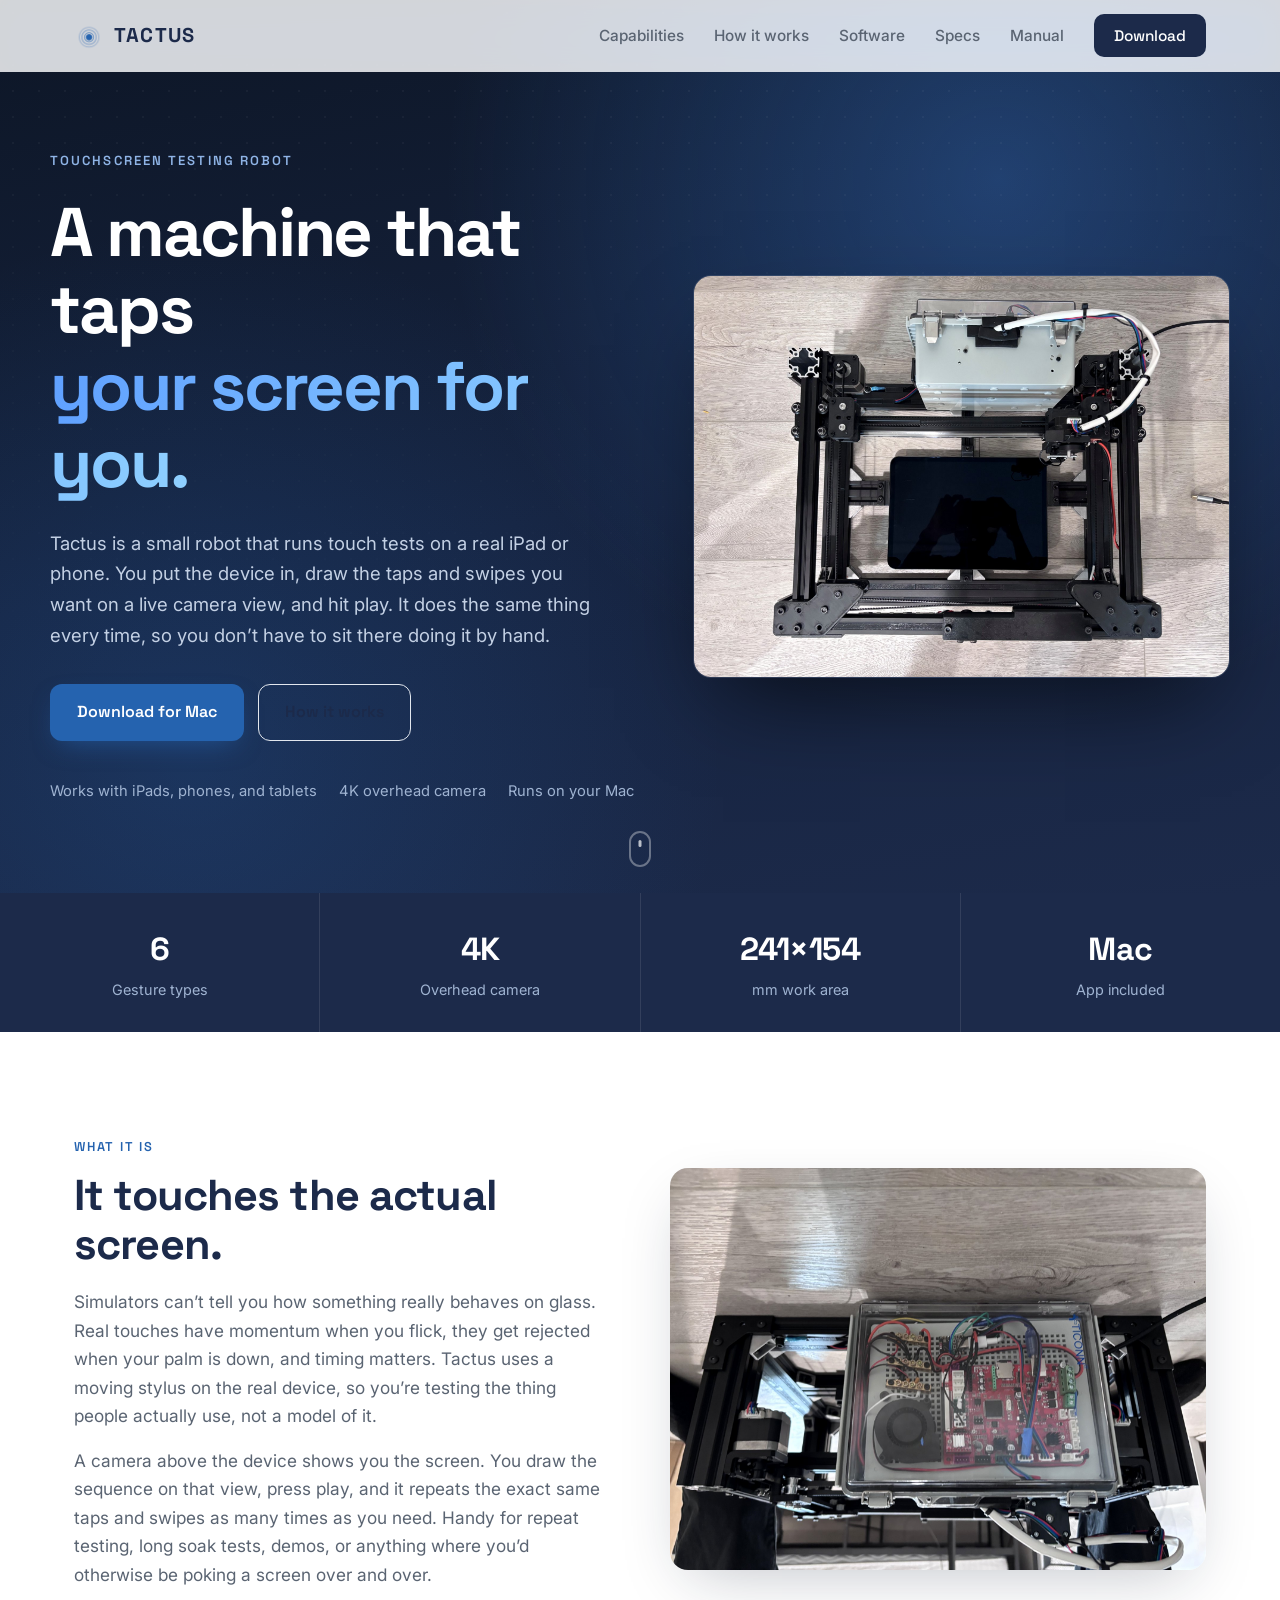
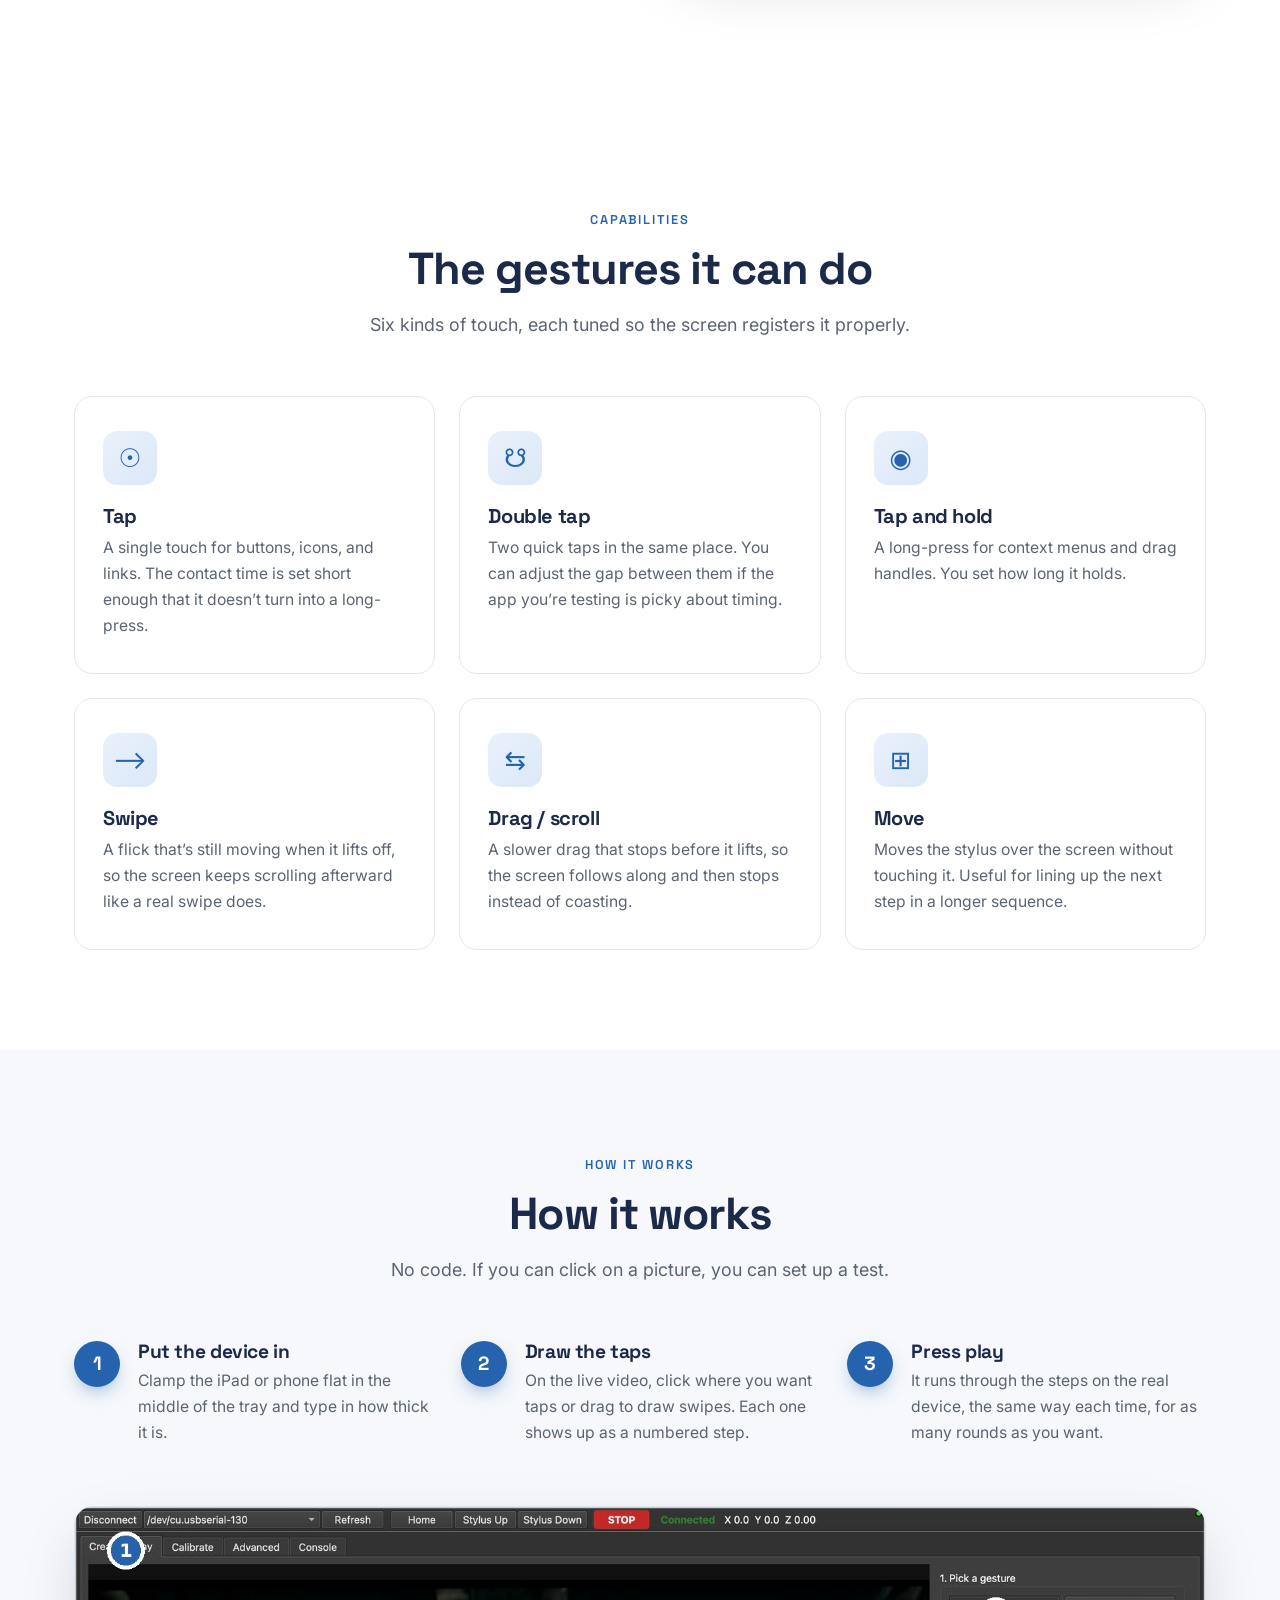
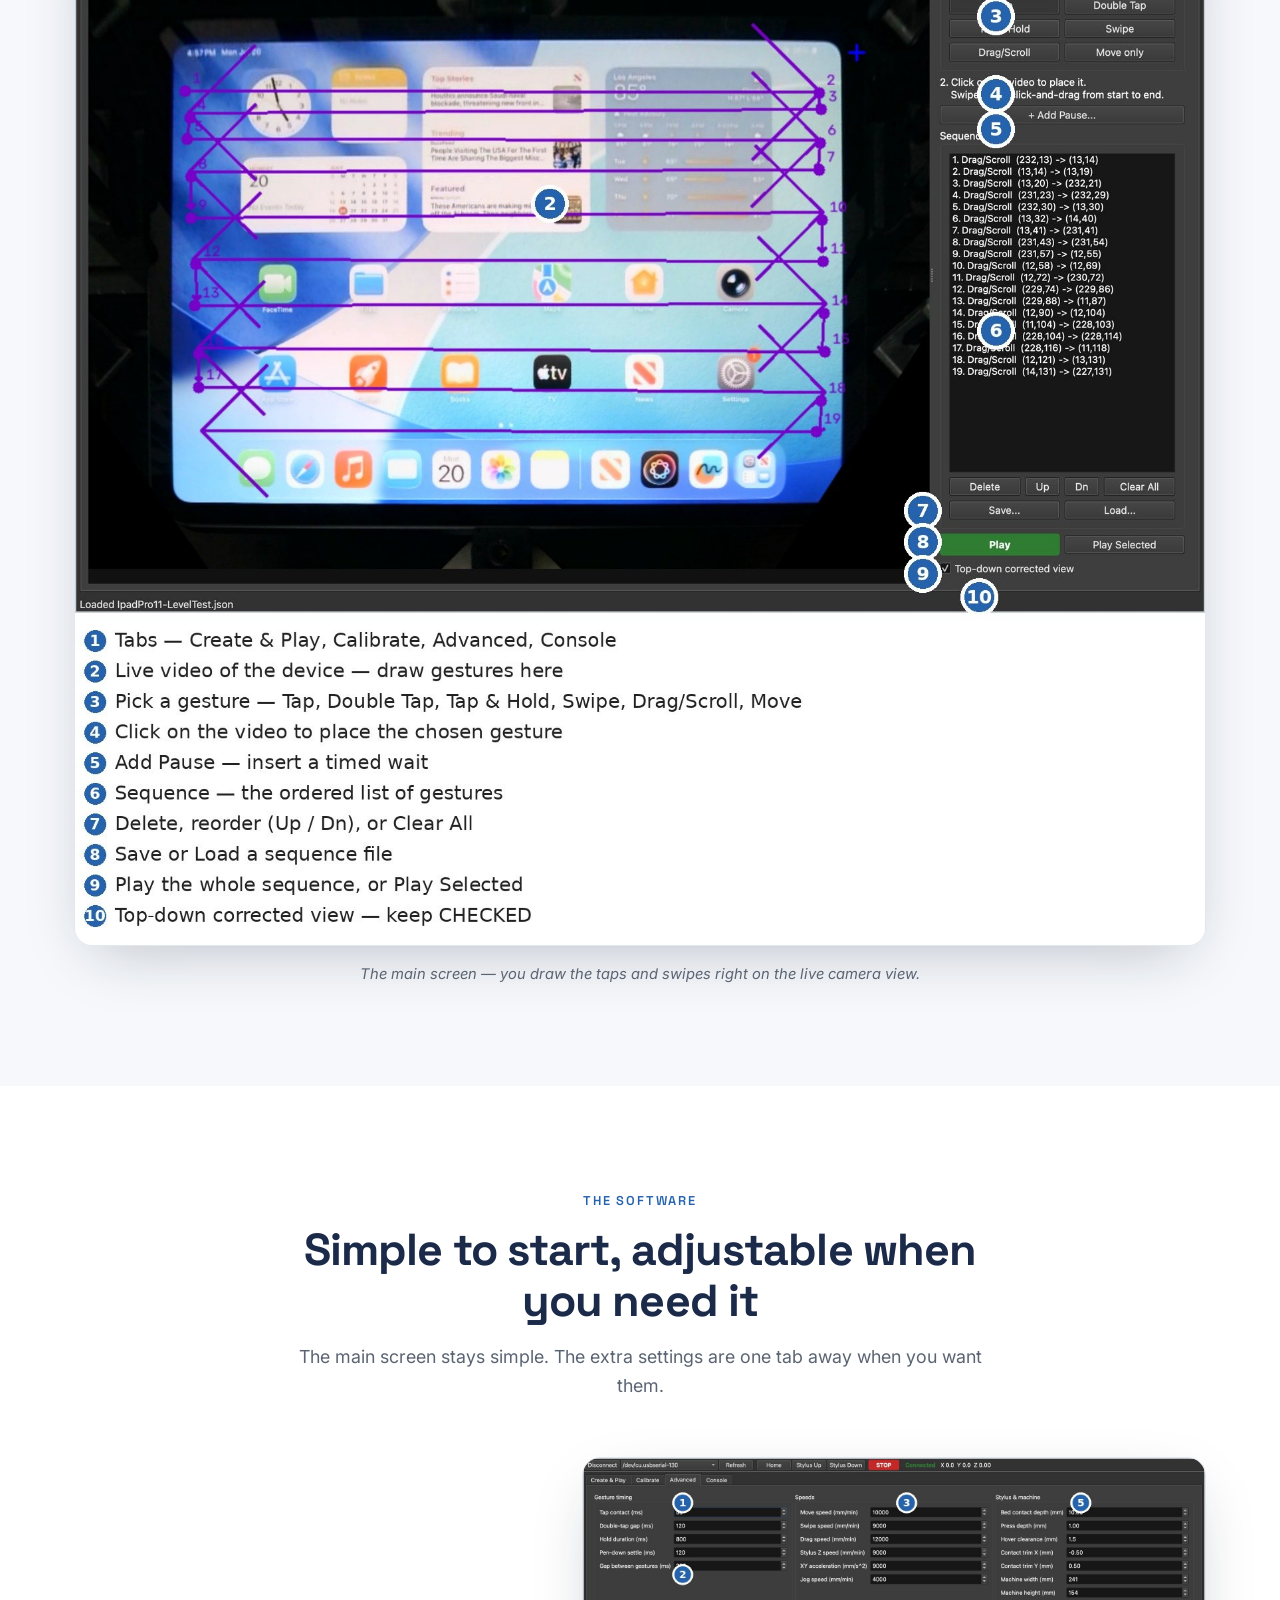
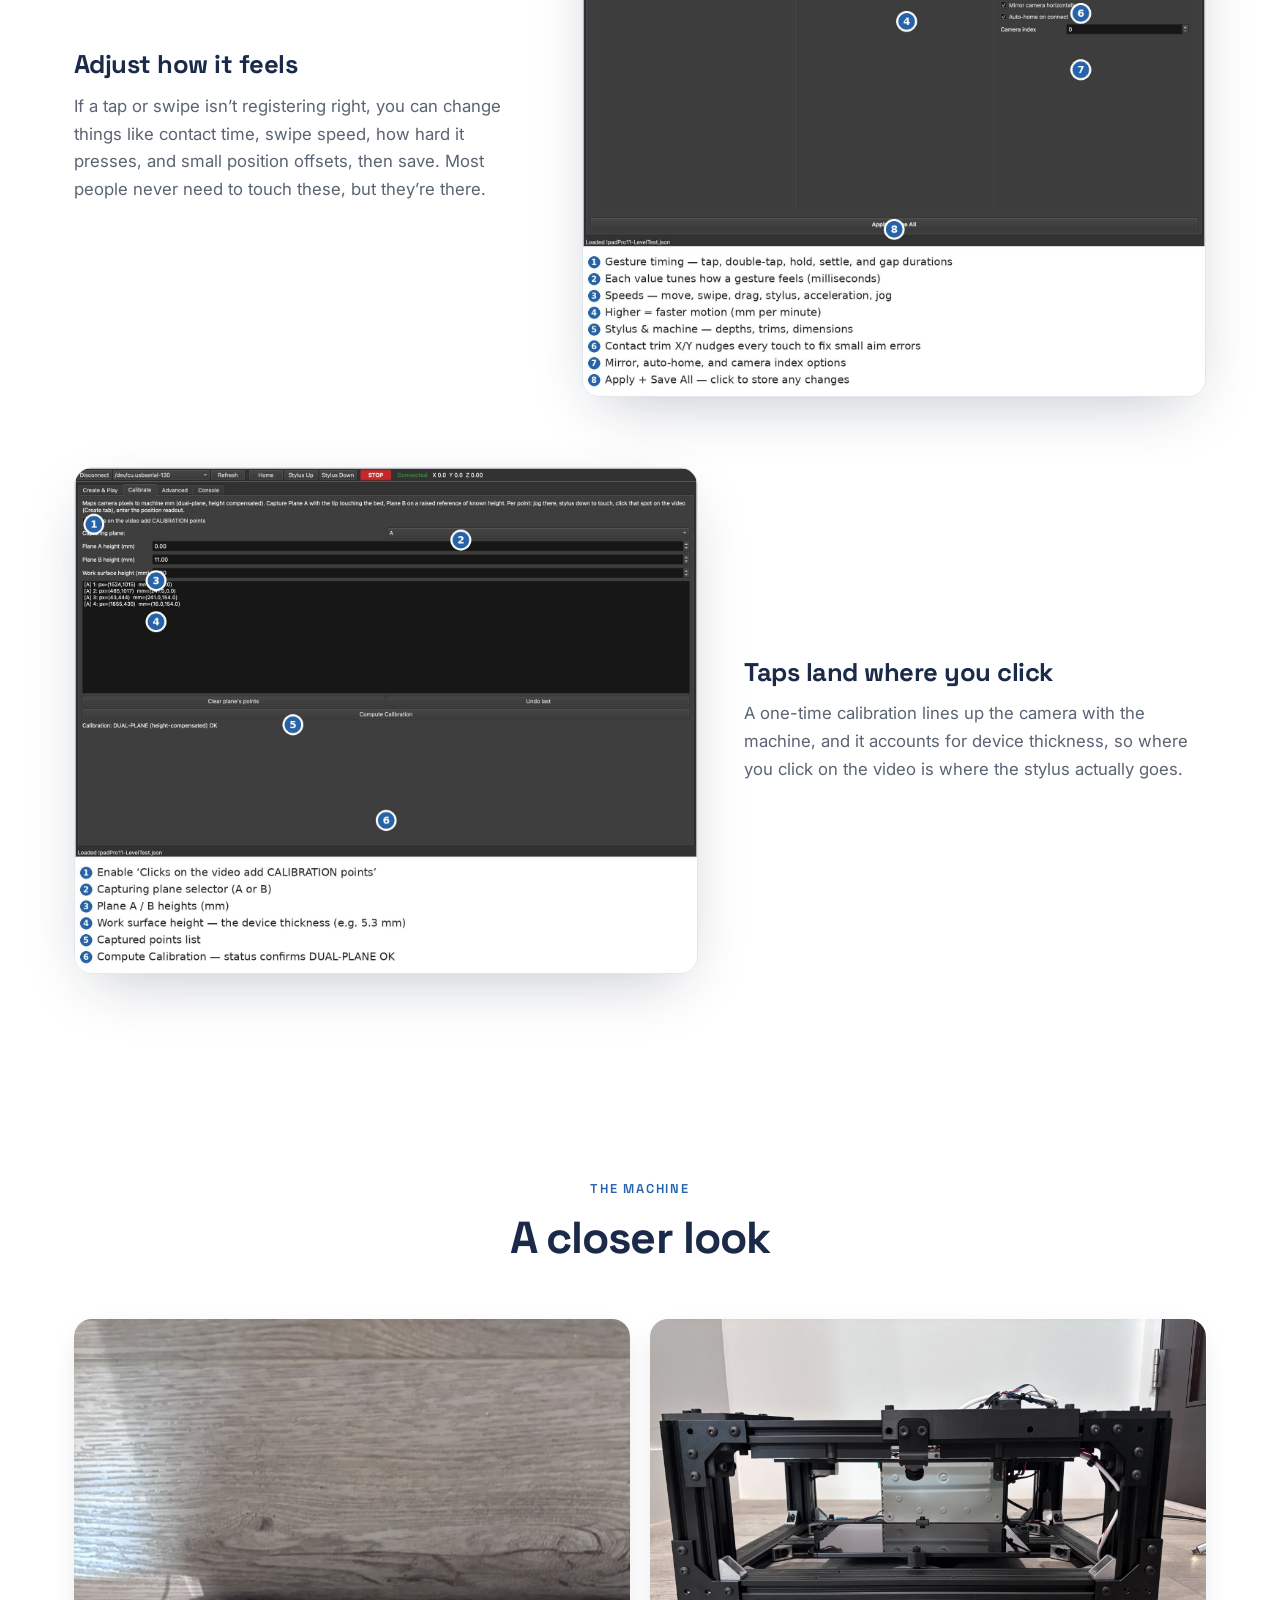
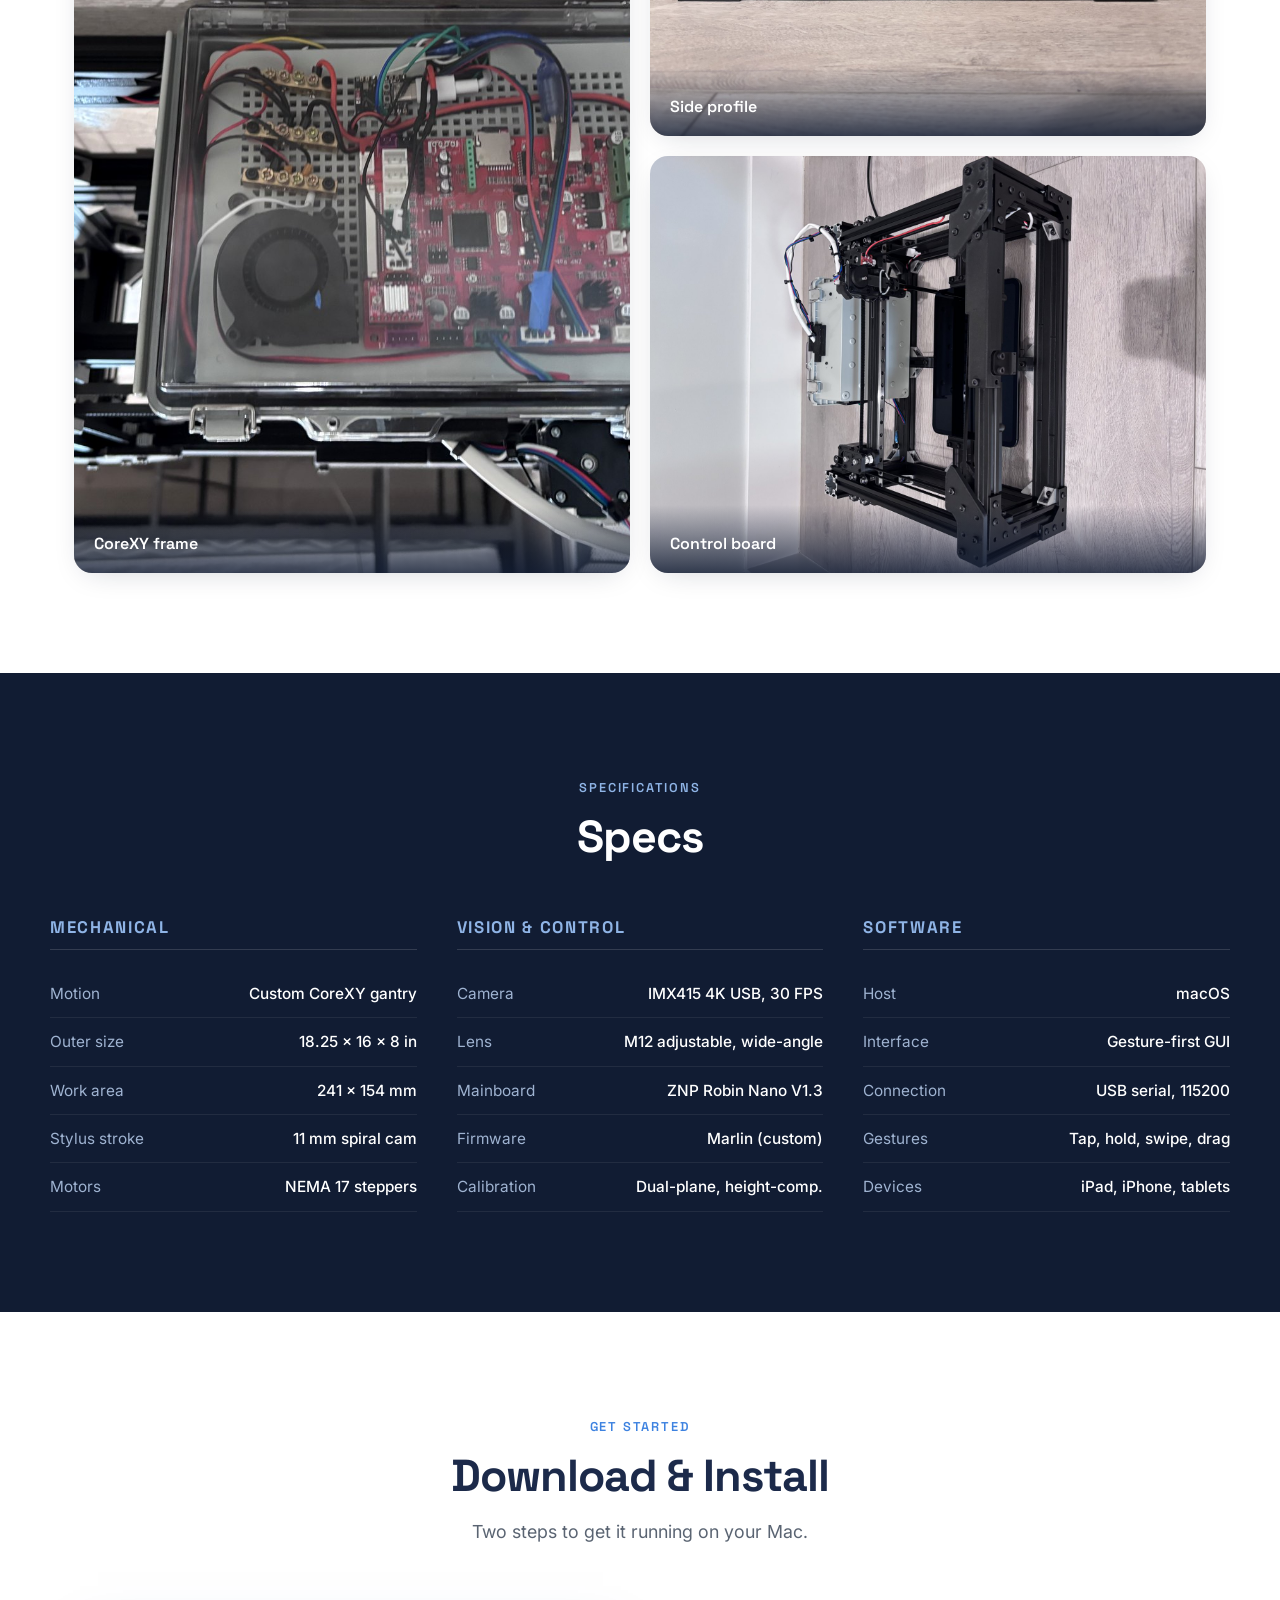
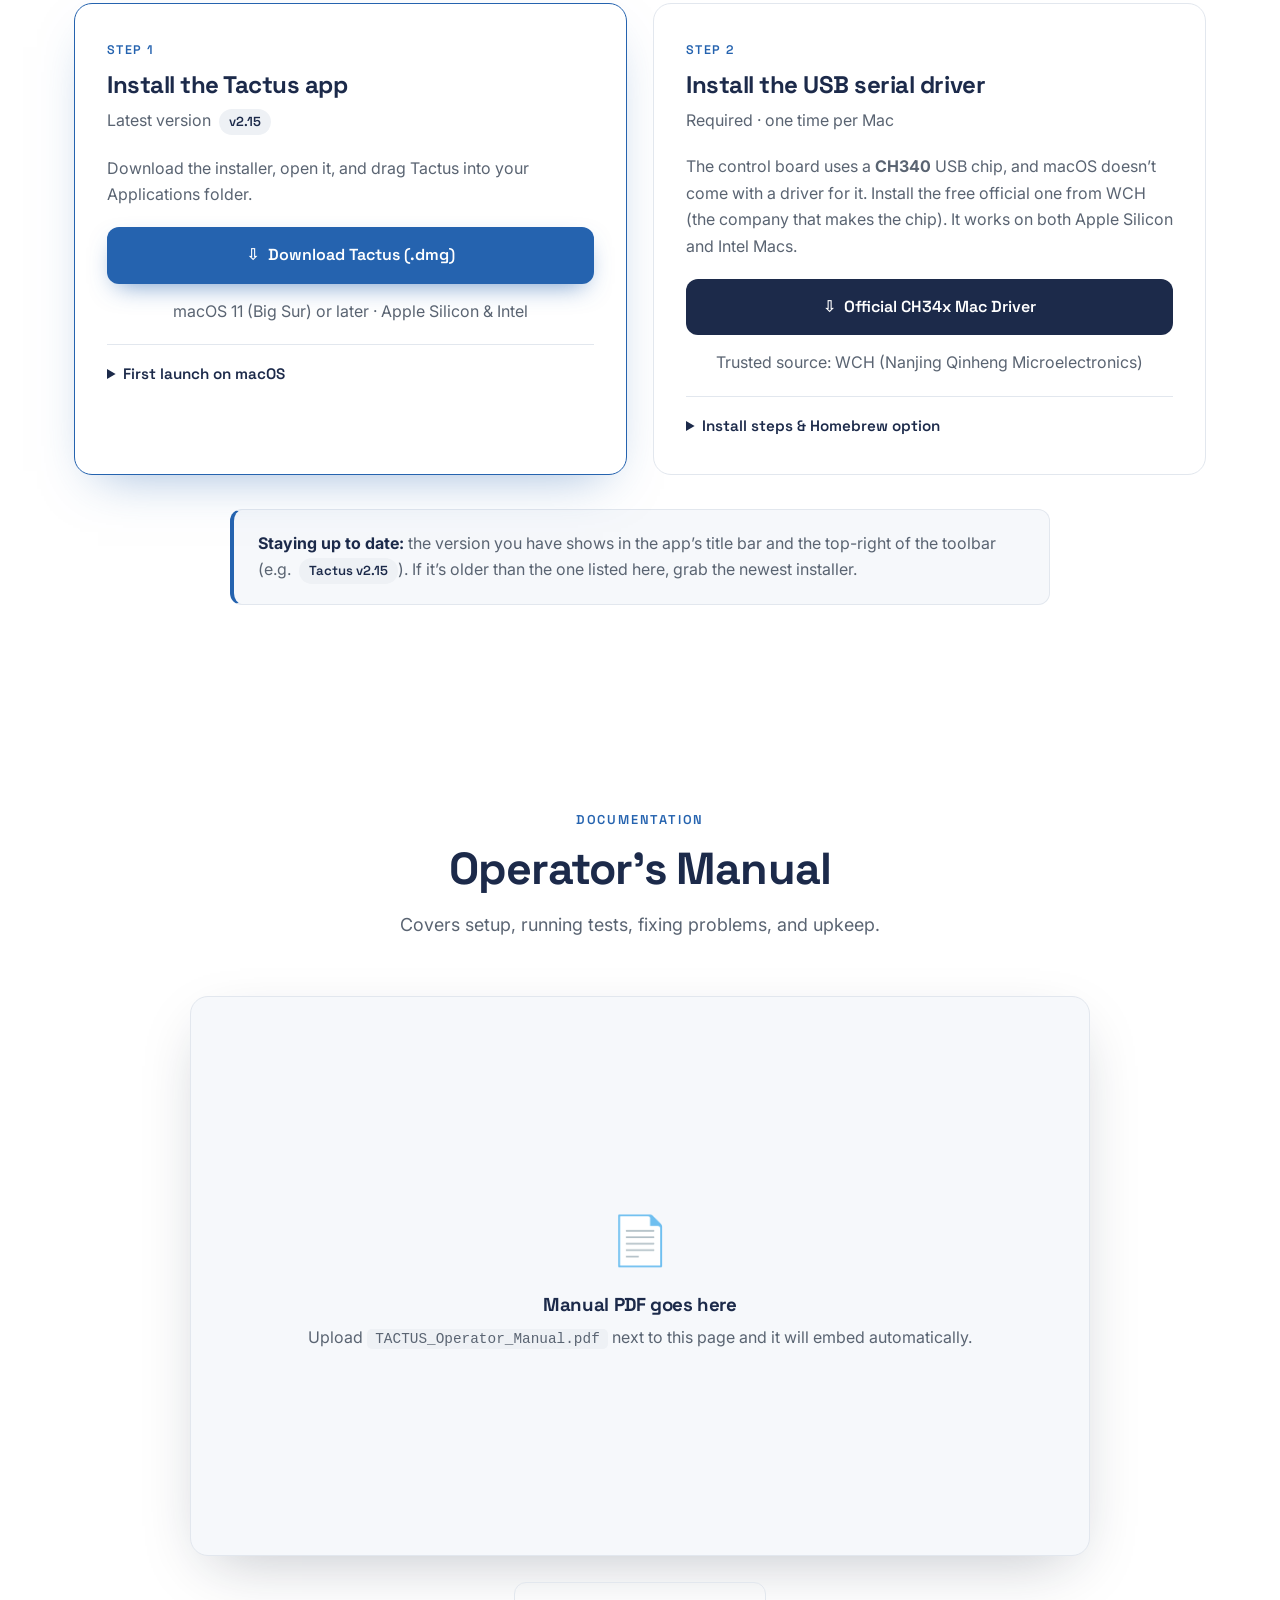
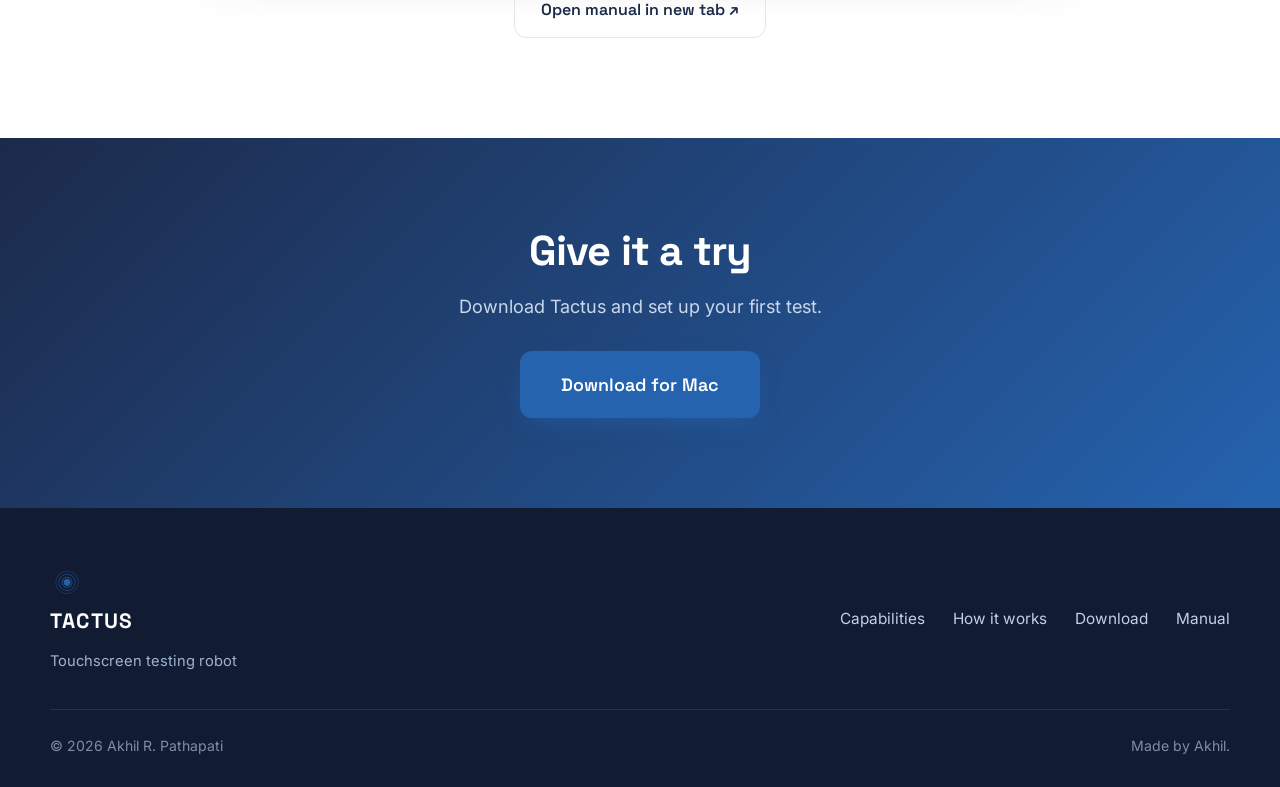
==== commit bff9adc1: "Add files via upload" ====
--- a/tactus_site/index.html
+++ b/tactus_site/index.html
@@ -4,7 +4,7 @@
 <meta charset="UTF-8">
 <meta name="viewport" content="width=device-width, initial-scale=1.0">
 <title>Tactus &mdash; Automated Touchscreen Test Platform</title>
-<meta name="description" content="Tactus is a precision robotic platform that taps, swipes, and drags real touchscreen devices exactly like a human finger. Automate UI testing on iPads, iPhones, and tablets.">
+<meta name="description" content="Tactus is a small robot that runs touch tests on a real iPad, iPhone, or tablet. Draw the taps and swipes on a live camera view and it repeats them for you.">
 <link rel="icon" type="image/png" sizes="32x32" href="assets/favicon_32.png">
 <link rel="apple-touch-icon" href="assets/favicon_180.png">
 <link rel="preconnect" href="https://fonts.googleapis.com">
@@ -39,17 +39,17 @@
   <div class="hero-grid"></div>
   <div class="hero-inner">
     <div class="hero-copy">
-      <div class="eyebrow">Automated Touchscreen Test Platform</div>
-      <h1>The robot that touches<br><span class="grad">like a human.</span></h1>
-      <p class="hero-sub">Tactus is a precision CoreXY machine that taps, swipes, drags, and holds on real touchscreen devices &mdash; driven from a Mac app where you simply draw the gestures on a live video. Real hardware. Real touches. Repeatable every time.</p>
+      <div class="eyebrow">Touchscreen testing robot</div>
+      <h1>A machine that taps<br><span class="grad">your screen for you.</span></h1>
+      <p class="hero-sub">Tactus is a small robot that runs touch tests on a real iPad or phone. You put the device in, draw the taps and swipes you want on a live camera view, and hit play. It does the same thing every time, so you don’t have to sit there doing it by hand.</p>
       <div class="hero-actions">
         <a href="#download" class="btn btn-primary">Download for Mac</a>
-        <a href="#how" class="btn btn-ghost">See how it works</a>
+        <a href="#how" class="btn btn-ghost">How it works</a>
       </div>
       <div class="hero-badges">
-        <span>&#10003; iPad, iPhone &amp; tablets</span>
-        <span>&#10003; 4K overhead vision</span>
-        <span>&#10003; Sub-millimeter accuracy</span>
+        <span>Works with iPads, phones, and tablets</span>
+        <span>4K overhead camera</span>
+        <span>Runs on your Mac</span>
       </div>
     </div>
     <div class="hero-media">
@@ -62,19 +62,19 @@
 
 <!-- ============ TRUST STRIP ============ -->
 <section class="strip">
-  <div class="strip-item"><b>6</b><span>Human-like gestures</span></div>
-  <div class="strip-item"><b>4K</b><span>Overhead camera vision</span></div>
+  <div class="strip-item"><b>6</b><span>Gesture types</span></div>
+  <div class="strip-item"><b>4K</b><span>Overhead camera</span></div>
   <div class="strip-item"><b>241&times;154</b><span>mm work area</span></div>
-  <div class="strip-item"><b>&lt;1mm</b><span>Placement accuracy</span></div>
+  <div class="strip-item"><b>Mac</b><span>App included</span></div>
 </section>
 
 <!-- ============ INTRO ============ -->
 <section class="section intro">
   <div class="intro-copy">
-    <div class="section-tag">What is Tactus?</div>
-    <h2>Physical UI testing,<br>without the human.</h2>
-    <p>Software emulators can't catch what happens on real glass &mdash; capacitive quirks, momentum scrolling, touch rejection, timing. Tactus tests the <em>actual device</em>. A moving stylus reproduces genuine finger input while a 4K camera watches the screen, so you see exactly what the machine sees and place gestures with confidence.</p>
-    <p>You draw a sequence on the live feed, press Play, and Tactus performs it on the hardware &mdash; the same way, every time. Perfect for regression testing, endurance runs, demos, and any workflow that needs a real finger on a real screen.</p>
+    <div class="section-tag">What it is</div>
+    <h2>It touches the actual screen.</h2>
+    <p>Simulators can’t tell you how something really behaves on glass. Real touches have momentum when you flick, they get rejected when your palm is down, and timing matters. Tactus uses a moving stylus on the real device, so you’re testing the thing people actually use, not a model of it.</p>
+    <p>A camera above the device shows you the screen. You draw the sequence on that view, press play, and it repeats the exact same taps and swipes as many times as you need. Handy for repeat testing, long soak tests, demos, or anything where you’d otherwise be poking a screen over and over.</p>
   </div>
   <div class="intro-media">
     <img src="assets/machine_iso.jpg" alt="Tactus machine, angled view">
@@ -85,16 +85,16 @@
 <section class="section cap" id="capabilities">
   <div class="section-head center">
     <div class="section-tag">Capabilities</div>
-    <h2>Everything a fingertip can do</h2>
-    <p class="section-lead">Six true-to-life gestures, tuned to register perfectly on capacitive screens.</p>
+    <h2>The gestures it can do</h2>
+    <p class="section-lead">Six kinds of touch, each tuned so the screen registers it properly.</p>
   </div>
   <div class="cap-grid">
-    <div class="cap-card"><div class="cap-ico">&#9737;</div><h3>Tap</h3><p>A crisp single touch for buttons, icons, and links &mdash; tuned contact time so it never reads as a long-press.</p></div>
-    <div class="cap-card"><div class="cap-ico">&#9739;</div><h3>Double&nbsp;Tap</h3><p>Two rapid taps in the same spot, with an adjustable gap that matches native double-tap timing.</p></div>
-    <div class="cap-card"><div class="cap-ico">&#9673;</div><h3>Tap &amp; Hold</h3><p>A precise long-press for context menus and drag-handles, held for exactly as long as you set.</p></div>
-    <div class="cap-card"><div class="cap-ico">&#10230;</div><h3>Swipe</h3><p>A true flick that leaves the surface still moving &mdash; producing real momentum and inertial scrolling.</p></div>
-    <div class="cap-card"><div class="cap-ico">&#8646;</div><h3>Drag / Scroll</h3><p>A controlled, deliberate drag that stops before lifting &mdash; content follows the finger and halts, no momentum.</p></div>
-    <div class="cap-card"><div class="cap-ico">&#8862;</div><h3>Move</h3><p>Reposition above the glass without touching &mdash; for choreographing complex multi-step sequences.</p></div>
+    <div class="cap-card"><div class="cap-ico">&#9737;</div><h3>Tap</h3><p>A single touch for buttons, icons, and links. The contact time is set short enough that it doesn’t turn into a long-press.</p></div>
+    <div class="cap-card"><div class="cap-ico">&#9739;</div><h3>Double tap</h3><p>Two quick taps in the same place. You can adjust the gap between them if the app you’re testing is picky about timing.</p></div>
+    <div class="cap-card"><div class="cap-ico">&#9673;</div><h3>Tap and hold</h3><p>A long-press for context menus and drag handles. You set how long it holds.</p></div>
+    <div class="cap-card"><div class="cap-ico">&#10230;</div><h3>Swipe</h3><p>A flick that’s still moving when it lifts off, so the screen keeps scrolling afterward like a real swipe does.</p></div>
+    <div class="cap-card"><div class="cap-ico">&#8646;</div><h3>Drag / scroll</h3><p>A slower drag that stops before it lifts, so the screen follows along and then stops instead of coasting.</p></div>
+    <div class="cap-card"><div class="cap-ico">&#8862;</div><h3>Move</h3><p>Moves the stylus over the screen without touching it. Useful for lining up the next step in a longer sequence.</p></div>
   </div>
 </section>
 
@@ -102,26 +102,26 @@
 <section class="section how" id="how">
   <div class="section-head center">
     <div class="section-tag">How it works</div>
-    <h2>Draw it. Play it. Done.</h2>
-    <p class="section-lead">No scripting required. If you can draw on a photo, you can automate a device.</p>
+    <h2>How it works</h2>
+    <p class="section-lead">No code. If you can click on a picture, you can set up a test.</p>
   </div>
   <div class="how-steps">
     <div class="how-step">
       <div class="how-num">1</div>
-      <div class="how-body"><h3>Mount the device</h3><p>Clamp your iPad, iPhone, or tablet flat in the centered tray and set its thickness in one field.</p></div>
+      <div class="how-body"><h3>Put the device in</h3><p>Clamp the iPad or phone flat in the middle of the tray and type in how thick it is.</p></div>
     </div>
     <div class="how-step">
       <div class="how-num">2</div>
-      <div class="how-body"><h3>Draw your gestures</h3><p>On the live 4K video, click to place taps or drag to draw swipes. Each becomes a numbered step.</p></div>
+      <div class="how-body"><h3>Draw the taps</h3><p>On the live video, click where you want taps or drag to draw swipes. Each one shows up as a numbered step.</p></div>
     </div>
     <div class="how-step">
       <div class="how-num">3</div>
-      <div class="how-body"><h3>Press Play</h3><p>Tactus performs the sequence on the real hardware &mdash; precisely and repeatably, as many times as you like.</p></div>
+      <div class="how-body"><h3>Press play</h3><p>It runs through the steps on the real device, the same way each time, for as many rounds as you want.</p></div>
     </div>
   </div>
   <div class="how-media">
     <img src="assets/annot_create.jpg" alt="Tactus Create &amp; Play interface with a gesture sequence">
-    <p class="fignote">The Create &amp; Play workspace &mdash; draw gestures directly on the live device video.</p>
+    <p class="fignote">The main screen — you draw the taps and swipes right on the live camera view.</p>
   </div>
 </section>
 
@@ -129,21 +129,21 @@
 <section class="section software" id="software">
   <div class="section-head center">
     <div class="section-tag">The Software</div>
-    <h2>Powerful when you need it,<br>simple when you don't</h2>
-    <p class="section-lead">A clean gesture-first workspace up front, with deep controls a click away.</p>
+    <h2>Simple to start, adjustable when you need it</h2>
+    <p class="section-lead">The main screen stays simple. The extra settings are one tab away when you want them.</p>
   </div>
   <div class="sw-showcase">
     <div class="sw-feature">
       <div class="sw-text">
-        <h3>Fine-tune every feel</h3>
-        <p>Dial in tap contact time, swipe and drag speeds, press depth, hover height, and precise contact trims &mdash; then Apply &amp; Save. Tune the machine to any device or app behavior.</p>
+        <h3>Adjust how it feels</h3>
+        <p>If a tap or swipe isn&rsquo;t registering right, you can change things like contact time, swipe speed, how hard it presses, and small position offsets, then save. Most people never need to touch these, but they&rsquo;re there.</p>
       </div>
       <img src="assets/annot_advanced.jpg" alt="Advanced settings tab">
     </div>
     <div class="sw-feature reverse">
       <div class="sw-text">
-        <h3>Vision that stays true</h3>
-        <p>A dual-plane, height-compensated calibration maps the 4K camera to the machine so taps land exactly where you place them &mdash; at any device thickness.</p>
+        <h3>Taps land where you click</h3>
+        <p>A one-time calibration lines up the camera with the machine, and it accounts for device thickness, so where you click on the video is where the stylus actually goes.</p>
       </div>
       <img src="assets/annot_calibrate.jpg" alt="Calibration tab">
     </div>
@@ -153,13 +153,13 @@
 <!-- ============ GALLERY ============ -->
 <section class="section gallery">
   <div class="section-head center">
-    <div class="section-tag">The Machine</div>
-    <h2>Engineered to be precise</h2>
+    <div class="section-tag">The machine</div>
+    <h2>A closer look</h2>
   </div>
   <div class="gal-grid">
-    <figure class="gal-item wide"><img src="assets/machine_iso.jpg" alt="Tactus isometric view"><figcaption>Custom CoreXY gantry</figcaption></figure>
-    <figure class="gal-item"><img src="assets/machine_side.jpg" alt="Tactus side profile"><figcaption>Low-profile frame</figcaption></figure>
-    <figure class="gal-item"><img src="assets/machine_board.jpg" alt="Tactus electronics"><figcaption>ZNP Robin Nano control</figcaption></figure>
+    <figure class="gal-item wide"><img src="assets/machine_iso.jpg" alt="Tactus isometric view"><figcaption>CoreXY frame</figcaption></figure>
+    <figure class="gal-item"><img src="assets/machine_side.jpg" alt="Tactus side profile"><figcaption>Side profile</figcaption></figure>
+    <figure class="gal-item"><img src="assets/machine_board.jpg" alt="Tactus electronics"><figcaption>Control board</figcaption></figure>
   </div>
 </section>
 
@@ -167,7 +167,7 @@
 <section class="section specs" id="specs">
   <div class="section-head center">
     <div class="section-tag">Specifications</div>
-    <h2>Under the hood</h2>
+    <h2>Specs</h2>
   </div>
   <div class="spec-cols">
     <div class="spec-block">
@@ -208,7 +208,7 @@
   <div class="section-head center">
     <div class="section-tag light">Get Started</div>
     <h2>Download &amp; Install</h2>
-    <p class="section-lead">Two quick steps to get Tactus running on your Mac.</p>
+    <p class="section-lead">Two steps to get it running on your Mac.</p>
   </div>
 
   <div class="dl-cards">
@@ -217,7 +217,7 @@
       <div class="dl-step">Step 1</div>
       <h3>Install the Tactus app</h3>
       <p class="dl-ver">Latest version <span class="ver-pill" id="appVersion">v2.15</span></p>
-      <p>Download the installer, open it, and drag Tactus into your Applications folder. That's it.</p>
+      <p>Download the installer, open it, and drag Tactus into your Applications folder.</p>
       <!-- TODO: replace href with your hosted .dmg URL -->
       <a href="#" class="btn btn-primary btn-block" id="dmgLink" data-todo="Replace href with your Tactus .dmg download URL">
         &#8681;&nbsp; Download Tactus (.dmg)
@@ -234,7 +234,7 @@
       <div class="dl-step">Step 2</div>
       <h3>Install the USB serial driver</h3>
       <p class="dl-ver">Required &middot; one time per Mac</p>
-      <p>The machine's mainboard uses a <b>CH340</b> USB-to-serial chip. macOS doesn't include this driver, so install the free, official one from WCH (the chip maker). Universal binary &mdash; works on Apple Silicon and Intel.</p>
+      <p>The control board uses a <b>CH340</b> USB chip, and macOS doesn’t come with a driver for it. Install the free official one from WCH (the company that makes the chip). It works on both Apple Silicon and Intel Macs.</p>
       <a href="https://www.wch-ic.com/downloads/CH34XSER_MAC_ZIP.html" target="_blank" rel="noopener" class="btn btn-dark btn-block">
         &#8681;&nbsp; Official CH34x Mac Driver
       </a>
@@ -250,7 +250,7 @@
   </div>
 
   <div class="dl-tip">
-    <b>Keeping up to date:</b> always run the latest version. You can see your current version in the app's title bar and top-right toolbar (e.g. <span class="ver-pill">Tactus v2.15</span>). If it's older than the version shown above, download the newest installer.
+    <b>Staying up to date:</b> the version you have shows in the app’s title bar and the top-right of the toolbar (e.g. <span class="ver-pill">Tactus v2.15</span>). If it’s older than the one listed here, grab the newest installer.
   </div>
 </section>
 
@@ -259,7 +259,7 @@
   <div class="section-head center">
     <div class="section-tag">Documentation</div>
     <h2>Operator's Manual</h2>
-    <p class="section-lead">Everything from first setup to path programming, troubleshooting, and maintenance.</p>
+    <p class="section-lead">Covers setup, running tests, fixing problems, and upkeep.</p>
   </div>
 
   <!-- The PDF embed. When you upload TACTUS_Operator_Manual.pdf next to this
@@ -283,8 +283,8 @@
 <!-- ============ CTA ============ -->
 <section class="cta">
   <div class="cta-inner">
-    <h2>Ready to put a real finger on it?</h2>
-    <p>Download Tactus and start automating real-device touch testing today.</p>
+    <h2>Give it a try</h2>
+    <p>Download Tactus and set up your first test.</p>
     <a href="#download" class="btn btn-primary btn-lg">Download for Mac</a>
   </div>
 </section>
@@ -295,7 +295,7 @@
     <div class="foot-brand">
       <img src="assets/logo_mark.png" alt="" class="brand-mark">
       <span class="brand-name">TACTUS</span>
-      <p>Automated Touchscreen Test Platform</p>
+      <p>Touchscreen testing robot</p>
     </div>
     <div class="foot-links">
       <a href="#capabilities">Capabilities</a>
@@ -306,7 +306,7 @@
   </div>
   <div class="foot-bottom">
     <span>&copy; <span id="year"></span> Akhil R. Pathapati</span>
-    <span>Built for precision.</span>
+    <span>Made by Akhil.</span>
   </div>
 </footer>
 
